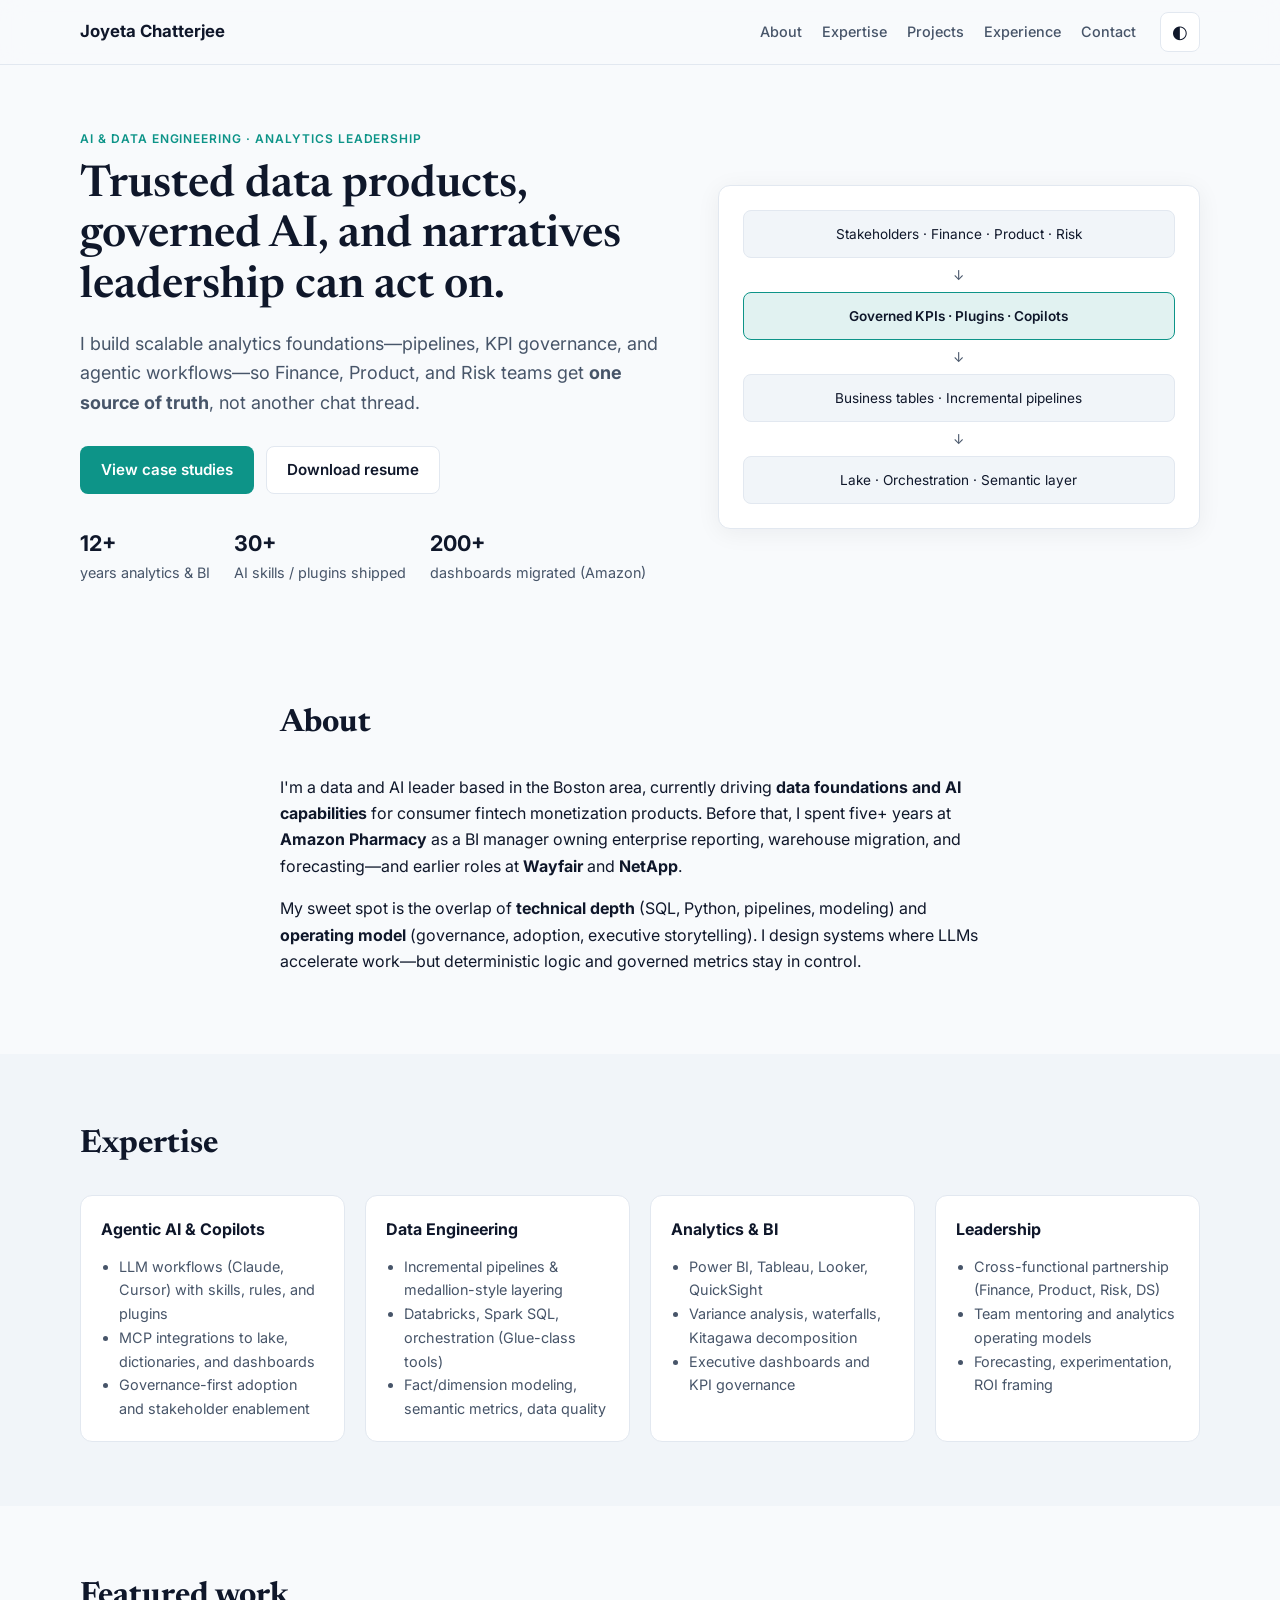
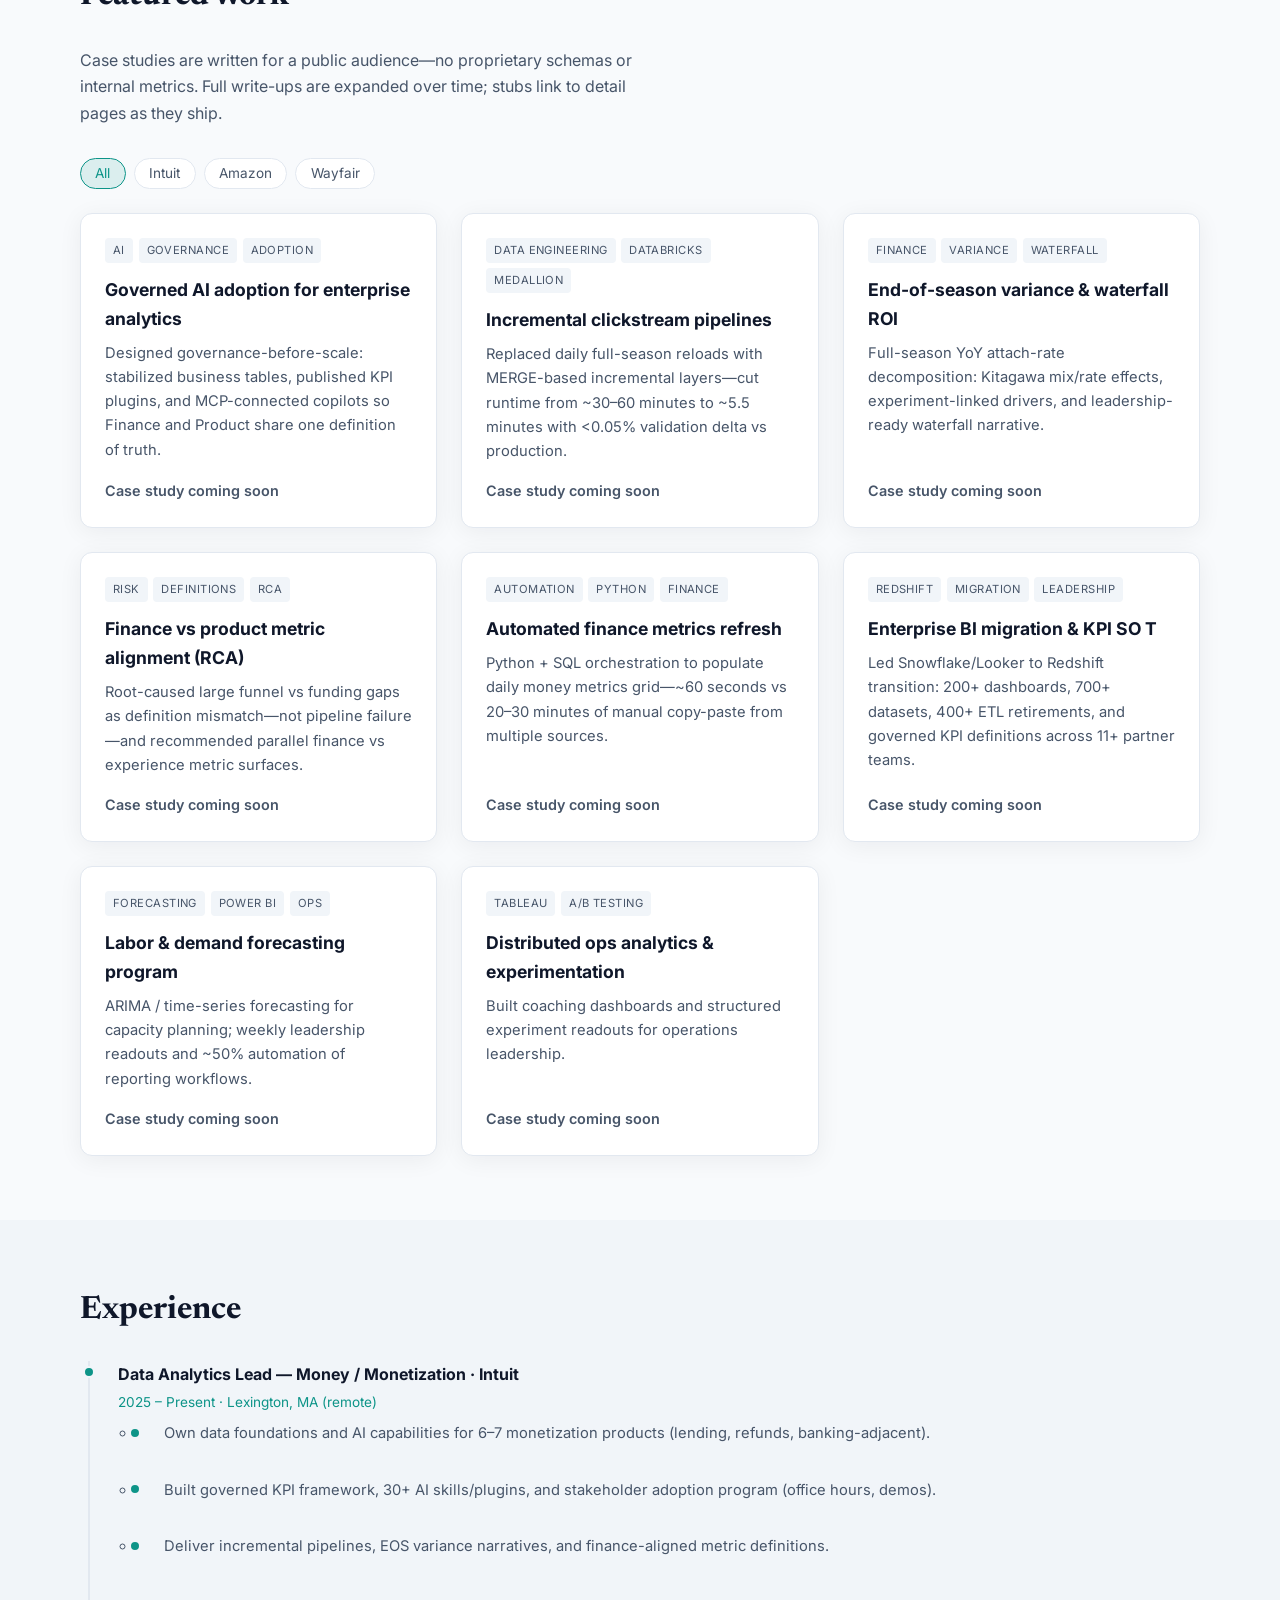
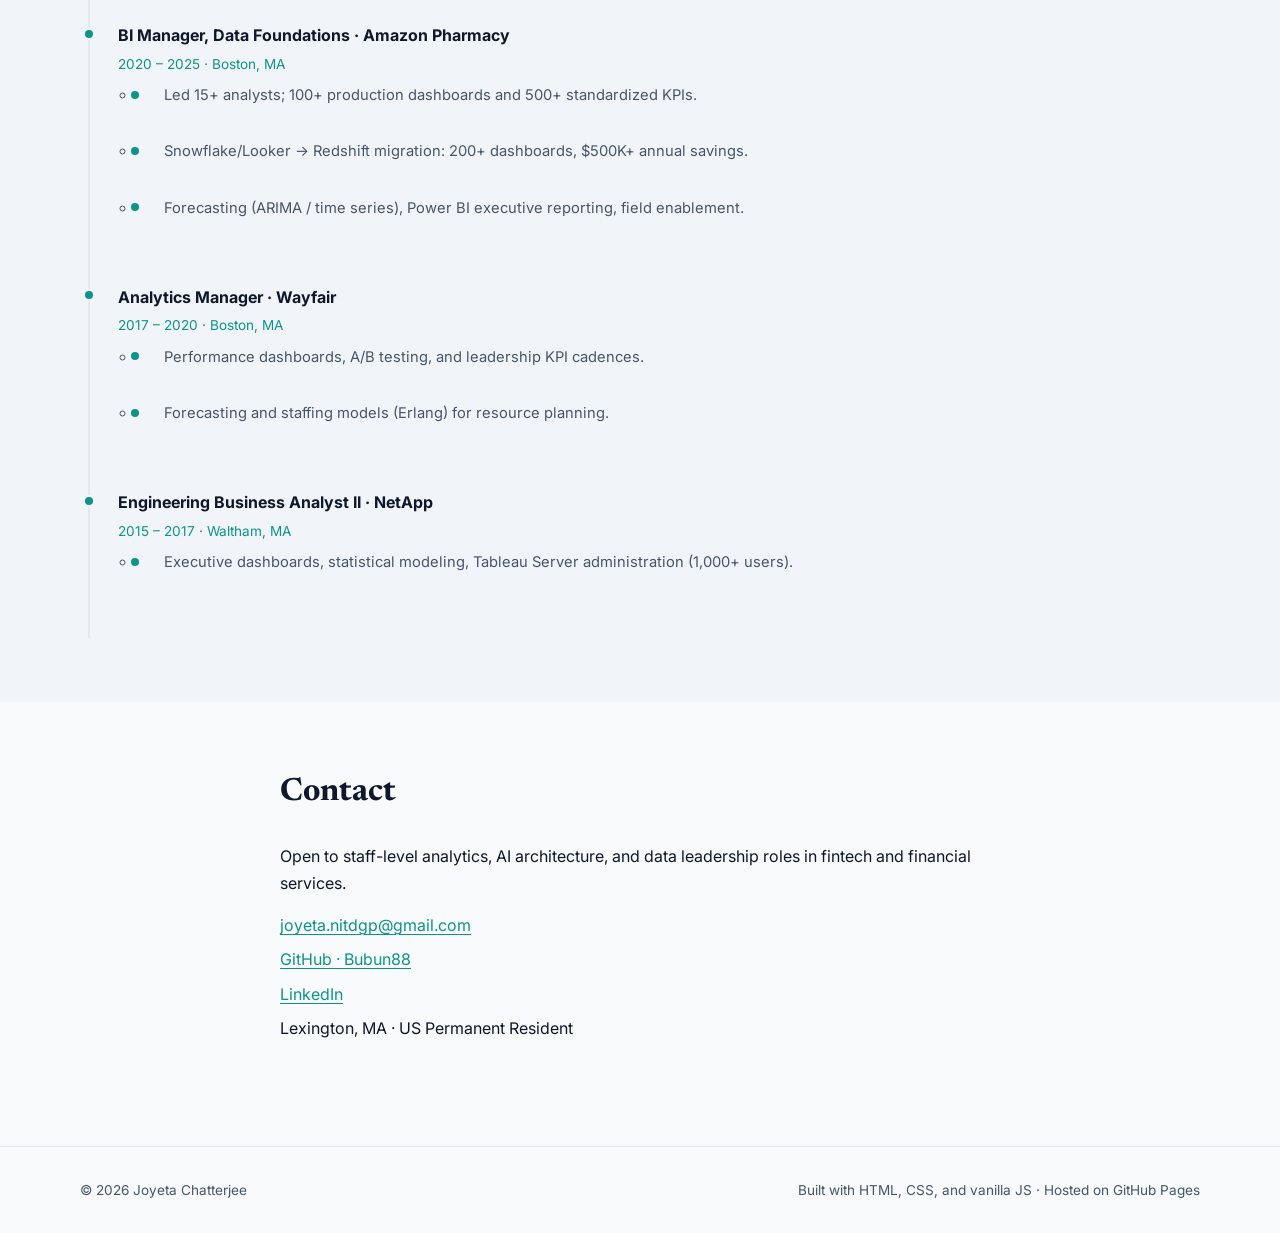
==== index.html @ d10d913f "Add portfolio site: index, styles, project stubs Co-authored-by: Cursor <cursoragent@cursor.com>" ====
<!DOCTYPE html>
<html lang="en">
<head>
  <meta charset="UTF-8" />
  <meta name="viewport" content="width=device-width, initial-scale=1.0" />
  <meta name="description" content="Joyeta Chatterjee — Staff-level AI & Data Engineering leader. Governed analytics, agentic workflows, and enterprise BI across fintech, healthcare, and retail." />
  <meta name="author" content="Joyeta Chatterjee" />
  <title>Joyeta Chatterjee | AI & Data Engineering</title>
  <link rel="preconnect" href="https://fonts.googleapis.com" />
  <link rel="preconnect" href="https://fonts.gstatic.com" crossorigin />
  <link href="https://fonts.googleapis.com/css2?family=Inter:wght@400;500;600;700&family=Newsreader:ital,wght@0,500;0,600;1,500&display=swap" rel="stylesheet" />
  <link rel="stylesheet" href="css/style.css" />
</head>
<body>
  <a class="skip-link" href="#main">Skip to content</a>

  <header class="site-header">
    <div class="container header-inner">
      <a class="logo" href="#">Joyeta Chatterjee</a>
      <nav class="nav" aria-label="Primary">
        <a href="#about">About</a>
        <a href="#expertise">Expertise</a>
        <a href="#projects">Projects</a>
        <a href="#experience">Experience</a>
        <a href="#contact">Contact</a>
      </nav>
      <button type="button" class="theme-toggle" id="theme-toggle" aria-label="Toggle dark mode">
        <span class="theme-icon" aria-hidden="true">◐</span>
      </button>
      <button type="button" class="nav-toggle" id="nav-toggle" aria-label="Open menu" aria-expanded="false">
        <span></span><span></span><span></span>
      </button>
    </div>
  </header>

  <main id="main">
    <section class="hero">
      <div class="container hero-grid">
        <div class="hero-copy">
          <p class="eyebrow">AI & Data Engineering · Analytics Leadership</p>
          <h1>Trusted data products, governed AI, and narratives leadership can act on.</h1>
          <p class="lead">
            I build scalable analytics foundations—pipelines, KPI governance, and agentic workflows—so
            Finance, Product, and Risk teams get <strong>one source of truth</strong>, not another chat thread.
          </p>
          <div class="hero-cta">
            <a class="btn btn-primary" href="#projects">View case studies</a>
            <a class="btn btn-secondary" href="resume/Joyeta_Chatterjee_Resume.pdf" target="_blank" rel="noopener">Download resume</a>
          </div>
          <ul class="hero-stats" aria-label="Career highlights">
            <li><strong>12+</strong> years analytics & BI</li>
            <li><strong>30+</strong> AI skills / plugins shipped</li>
            <li><strong>200+</strong> dashboards migrated (Amazon)</li>
          </ul>
        </div>
        <div class="hero-card" aria-hidden="true">
          <div class="stack-diagram">
            <div class="stack-layer">Stakeholders · Finance · Product · Risk</div>
            <div class="stack-arrow">↓</div>
            <div class="stack-layer accent">Governed KPIs · Plugins · Copilots</div>
            <div class="stack-arrow">↓</div>
            <div class="stack-layer">Business tables · Incremental pipelines</div>
            <div class="stack-arrow">↓</div>
            <div class="stack-layer">Lake · Orchestration · Semantic layer</div>
          </div>
        </div>
      </div>
    </section>

    <section id="about" class="section">
      <div class="container narrow">
        <h2>About</h2>
        <p>
          I'm a data and AI leader based in the Boston area, currently driving
          <strong>data foundations and AI capabilities</strong> for consumer fintech monetization products.
          Before that, I spent five+ years at <strong>Amazon Pharmacy</strong> as a BI manager owning
          enterprise reporting, warehouse migration, and forecasting—and earlier roles at
          <strong>Wayfair</strong> and <strong>NetApp</strong>.
        </p>
        <p>
          My sweet spot is the overlap of <strong>technical depth</strong> (SQL, Python, pipelines, modeling)
          and <strong>operating model</strong> (governance, adoption, executive storytelling). I design systems
          where LLMs accelerate work—but deterministic logic and governed metrics stay in control.
        </p>
      </div>
    </section>

    <section id="expertise" class="section section-alt">
      <div class="container">
        <h2>Expertise</h2>
        <div class="skills-grid" id="skills-grid"></div>
      </div>
    </section>

    <section id="projects" class="section">
      <div class="container">
        <div class="section-head">
          <h2>Featured work</h2>
          <p class="section-desc">
            Case studies are written for a public audience—no proprietary schemas or internal metrics.
            Full write-ups are expanded over time; stubs link to detail pages as they ship.
          </p>
        </div>
        <div class="filter-bar" id="filter-bar" role="tablist" aria-label="Filter projects"></div>
        <div class="projects-grid" id="projects-grid"></div>
      </div>
    </section>

    <section id="experience" class="section section-alt">
      <div class="container">
        <h2>Experience</h2>
        <ol class="timeline" id="timeline"></ol>
      </div>
    </section>

    <section id="contact" class="section">
      <div class="container narrow contact-block">
        <h2>Contact</h2>
        <p>Open to staff-level analytics, AI architecture, and data leadership roles in fintech and financial services.</p>
        <ul class="contact-links">
          <li><a href="mailto:joyeta.nitdgp@gmail.com">joyeta.nitdgp@gmail.com</a></li>
          <li><a href="https://github.com/Bubun88" target="_blank" rel="noopener">GitHub · Bubun88</a></li>
          <li><a href="https://www.linkedin.com/in/joyetachatterjee" target="_blank" rel="noopener">LinkedIn</a></li>
          <li>Lexington, MA · US Permanent Resident</li>
        </ul>
      </div>
    </section>
  </main>

  <footer class="site-footer">
    <div class="container footer-inner">
      <p>&copy; <span id="year"></span> Joyeta Chatterjee</p>
      <p class="footer-note">Built with HTML, CSS, and vanilla JS · Hosted on GitHub Pages</p>
    </div>
  </footer>

  <script src="js/projects.js"></script>
  <script src="js/main.js"></script>
</body>
</html>
---- css/style.css ----
/* Design tokens */
:root {
  --bg: #f8fafc;
  --bg-alt: #f1f5f9;
  --surface: #ffffff;
  --text: #0f172a;
  --text-muted: #475569;
  --border: #e2e8f0;
  --accent: #0d9488;
  --accent-hover: #0f766e;
  --accent-soft: rgba(13, 148, 136, 0.12);
  --shadow: 0 4px 24px rgba(15, 23, 42, 0.06);
  --radius: 12px;
  --font-sans: "Inter", system-ui, sans-serif;
  --font-serif: "Newsreader", Georgia, serif;
  --header-h: 64px;
}

[data-theme="dark"] {
  --bg: #0b1120;
  --bg-alt: #111827;
  --surface: #1e293b;
  --text: #f1f5f9;
  --text-muted: #94a3b8;
  --border: #334155;
  --accent: #2dd4bf;
  --accent-hover: #5eead4;
  --accent-soft: rgba(45, 212, 191, 0.15);
  --shadow: 0 4px 24px rgba(0, 0, 0, 0.35);
}

*,
*::before,
*::after {
  box-sizing: border-box;
}

html {
  scroll-behavior: smooth;
}

body {
  margin: 0;
  font-family: var(--font-sans);
  font-size: 1rem;
  line-height: 1.65;
  color: var(--text);
  background: var(--bg);
}

img {
  max-width: 100%;
  height: auto;
}

a {
  color: var(--accent);
  text-decoration-thickness: 1px;
  text-underline-offset: 3px;
}

a:hover {
  color: var(--accent-hover);
}

.container {
  width: min(1120px, 92vw);
  margin-inline: auto;
}

.narrow {
  width: min(720px, 92vw);
}

.skip-link {
  position: absolute;
  left: -9999px;
  top: 0;
  padding: 0.5rem 1rem;
  background: var(--accent);
  color: #fff;
  z-index: 1000;
}

.skip-link:focus {
  left: 1rem;
  top: 1rem;
}

/* Header */
.site-header {
  position: sticky;
  top: 0;
  z-index: 100;
  background: color-mix(in srgb, var(--bg) 85%, transparent);
  backdrop-filter: blur(12px);
  border-bottom: 1px solid var(--border);
}

.header-inner {
  display: flex;
  align-items: center;
  gap: 1.5rem;
  min-height: var(--header-h);
}

.logo {
  font-weight: 700;
  font-size: 1.05rem;
  color: var(--text);
  text-decoration: none;
  white-space: nowrap;
}

.nav {
  display: flex;
  gap: 1.25rem;
  margin-left: auto;
}

.nav a {
  color: var(--text-muted);
  text-decoration: none;
  font-size: 0.9rem;
  font-weight: 500;
}

.nav a:hover {
  color: var(--text);
}

.theme-toggle {
  border: 1px solid var(--border);
  background: var(--surface);
  color: var(--text);
  width: 40px;
  height: 40px;
  border-radius: 8px;
  cursor: pointer;
  font-size: 1.1rem;
}

.nav-toggle {
  display: none;
  flex-direction: column;
  gap: 5px;
  border: none;
  background: transparent;
  cursor: pointer;
  padding: 8px;
}

.nav-toggle span {
  display: block;
  width: 22px;
  height: 2px;
  background: var(--text);
}

/* Hero */
.hero {
  padding: 4rem 0 3rem;
}

.hero-grid {
  display: grid;
  grid-template-columns: 1.1fr 0.9fr;
  gap: 3rem;
  align-items: center;
}

.eyebrow {
  text-transform: uppercase;
  letter-spacing: 0.08em;
  font-size: 0.75rem;
  font-weight: 600;
  color: var(--accent);
  margin: 0 0 0.75rem;
}

.hero h1 {
  font-family: var(--font-serif);
  font-size: clamp(2rem, 4vw, 2.75rem);
  line-height: 1.15;
  font-weight: 600;
  margin: 0 0 1rem;
}

.lead {
  font-size: 1.125rem;
  color: var(--text-muted);
  margin: 0 0 1.75rem;
}

.hero-cta {
  display: flex;
  flex-wrap: wrap;
  gap: 0.75rem;
  margin-bottom: 2rem;
}

.btn {
  display: inline-flex;
  align-items: center;
  padding: 0.65rem 1.25rem;
  border-radius: 8px;
  font-weight: 600;
  font-size: 0.95rem;
  text-decoration: none;
  border: 1px solid transparent;
}

.btn-primary {
  background: var(--accent);
  color: #fff !important;
}

.btn-primary:hover {
  background: var(--accent-hover);
}

.btn-secondary {
  background: var(--surface);
  color: var(--text) !important;
  border-color: var(--border);
}

.hero-stats {
  list-style: none;
  padding: 0;
  margin: 0;
  display: flex;
  flex-wrap: wrap;
  gap: 1.5rem;
}

.hero-stats li {
  font-size: 0.9rem;
  color: var(--text-muted);
}

.hero-stats strong {
  display: block;
  font-size: 1.35rem;
  color: var(--text);
  font-weight: 700;
}

.hero-card {
  background: var(--surface);
  border: 1px solid var(--border);
  border-radius: var(--radius);
  padding: 1.5rem;
  box-shadow: var(--shadow);
}

.stack-diagram {
  font-size: 0.85rem;
  text-align: center;
}

.stack-layer {
  padding: 0.75rem 1rem;
  background: var(--bg-alt);
  border-radius: 8px;
  border: 1px solid var(--border);
}

.stack-layer.accent {
  background: var(--accent-soft);
  border-color: var(--accent);
  font-weight: 600;
}

.stack-arrow {
  color: var(--text-muted);
  padding: 0.35rem 0;
}

/* Sections */
.section {
  padding: 4rem 0;
}

.section-alt {
  background: var(--bg-alt);
}

.section h2 {
  font-family: var(--font-serif);
  font-size: 2rem;
  margin: 0 0 1.5rem;
}

.section-head {
  margin-bottom: 2rem;
}

.section-desc {
  color: var(--text-muted);
  max-width: 56ch;
  margin: 0.5rem 0 0;
}

/* Skills */
.skills-grid {
  display: grid;
  grid-template-columns: repeat(auto-fill, minmax(260px, 1fr));
  gap: 1.25rem;
}

.skill-card {
  background: var(--surface);
  border: 1px solid var(--border);
  border-radius: var(--radius);
  padding: 1.25rem;
}

.skill-card h3 {
  margin: 0 0 0.75rem;
  font-size: 1rem;
}

.skill-card ul {
  margin: 0;
  padding-left: 1.1rem;
  color: var(--text-muted);
  font-size: 0.9rem;
}

/* Projects */
.filter-bar {
  display: flex;
  flex-wrap: wrap;
  gap: 0.5rem;
  margin-bottom: 1.5rem;
}

.filter-btn {
  border: 1px solid var(--border);
  background: var(--surface);
  color: var(--text-muted);
  padding: 0.4rem 0.9rem;
  border-radius: 999px;
  font-size: 0.85rem;
  cursor: pointer;
  font-family: inherit;
}

.filter-btn.active,
.filter-btn:hover {
  border-color: var(--accent);
  color: var(--accent);
  background: var(--accent-soft);
}

.projects-grid {
  display: grid;
  grid-template-columns: repeat(auto-fill, minmax(300px, 1fr));
  gap: 1.5rem;
}

.project-card {
  background: var(--surface);
  border: 1px solid var(--border);
  border-radius: var(--radius);
  padding: 1.5rem;
  display: flex;
  flex-direction: column;
  box-shadow: var(--shadow);
  transition: transform 0.2s, border-color 0.2s;
}

.project-card:hover {
  transform: translateY(-2px);
  border-color: var(--accent);
}

.project-card h3 {
  margin: 0 0 0.5rem;
  font-size: 1.1rem;
}

.project-tags {
  display: flex;
  flex-wrap: wrap;
  gap: 0.35rem;
  margin-bottom: 0.75rem;
}

.tag {
  font-size: 0.7rem;
  text-transform: uppercase;
  letter-spacing: 0.04em;
  padding: 0.2rem 0.5rem;
  border-radius: 4px;
  background: var(--bg-alt);
  color: var(--text-muted);
}

.project-card p {
  color: var(--text-muted);
  font-size: 0.92rem;
  flex: 1;
  margin: 0 0 1rem;
}

.project-card .card-link {
  font-weight: 600;
  font-size: 0.9rem;
  text-decoration: none;
}

.project-card.coming-soon .card-link {
  color: var(--text-muted);
  pointer-events: none;
}

/* Timeline */
.timeline {
  list-style: none;
  padding: 0;
  margin: 0;
  border-left: 2px solid var(--border);
  margin-left: 0.5rem;
}

.timeline li {
  padding: 0 0 2rem 1.75rem;
  position: relative;
}

.timeline li::before {
  content: "";
  position: absolute;
  left: -7px;
  top: 0.35rem;
  width: 12px;
  height: 12px;
  border-radius: 50%;
  background: var(--accent);
  border: 2px solid var(--bg-alt);
}

.timeline .role {
  font-weight: 700;
  margin: 0 0 0.25rem;
}

.timeline .meta {
  font-size: 0.85rem;
  color: var(--accent);
  margin: 0 0 0.5rem;
}

.timeline .bullets {
  margin: 0;
  padding-left: 1.1rem;
  color: var(--text-muted);
  font-size: 0.92rem;
}

/* Contact */
.contact-links {
  list-style: none;
  padding: 0;
  margin: 1rem 0 0;
}

.contact-links li {
  margin-bottom: 0.5rem;
}

/* Footer */
.site-footer {
  border-top: 1px solid var(--border);
  padding: 2rem 0;
  margin-top: 2rem;
}

.footer-inner {
  display: flex;
  flex-wrap: wrap;
  justify-content: space-between;
  gap: 0.5rem;
  font-size: 0.85rem;
  color: var(--text-muted);
}

.footer-inner p {
  margin: 0;
}

/* Mobile */
@media (max-width: 900px) {
  .hero-grid {
    grid-template-columns: 1fr;
  }

  .hero-card {
    order: -1;
  }

  .nav {
    display: none;
    position: absolute;
    top: var(--header-h);
    left: 0;
    right: 0;
    flex-direction: column;
    background: var(--surface);
    border-bottom: 1px solid var(--border);
    padding: 1rem 1.5rem;
  }

  .nav.open {
    display: flex;
  }

  .nav-toggle {
    display: flex;
    margin-left: auto;
  }

  .theme-toggle {
    margin-left: 0;
  }
}
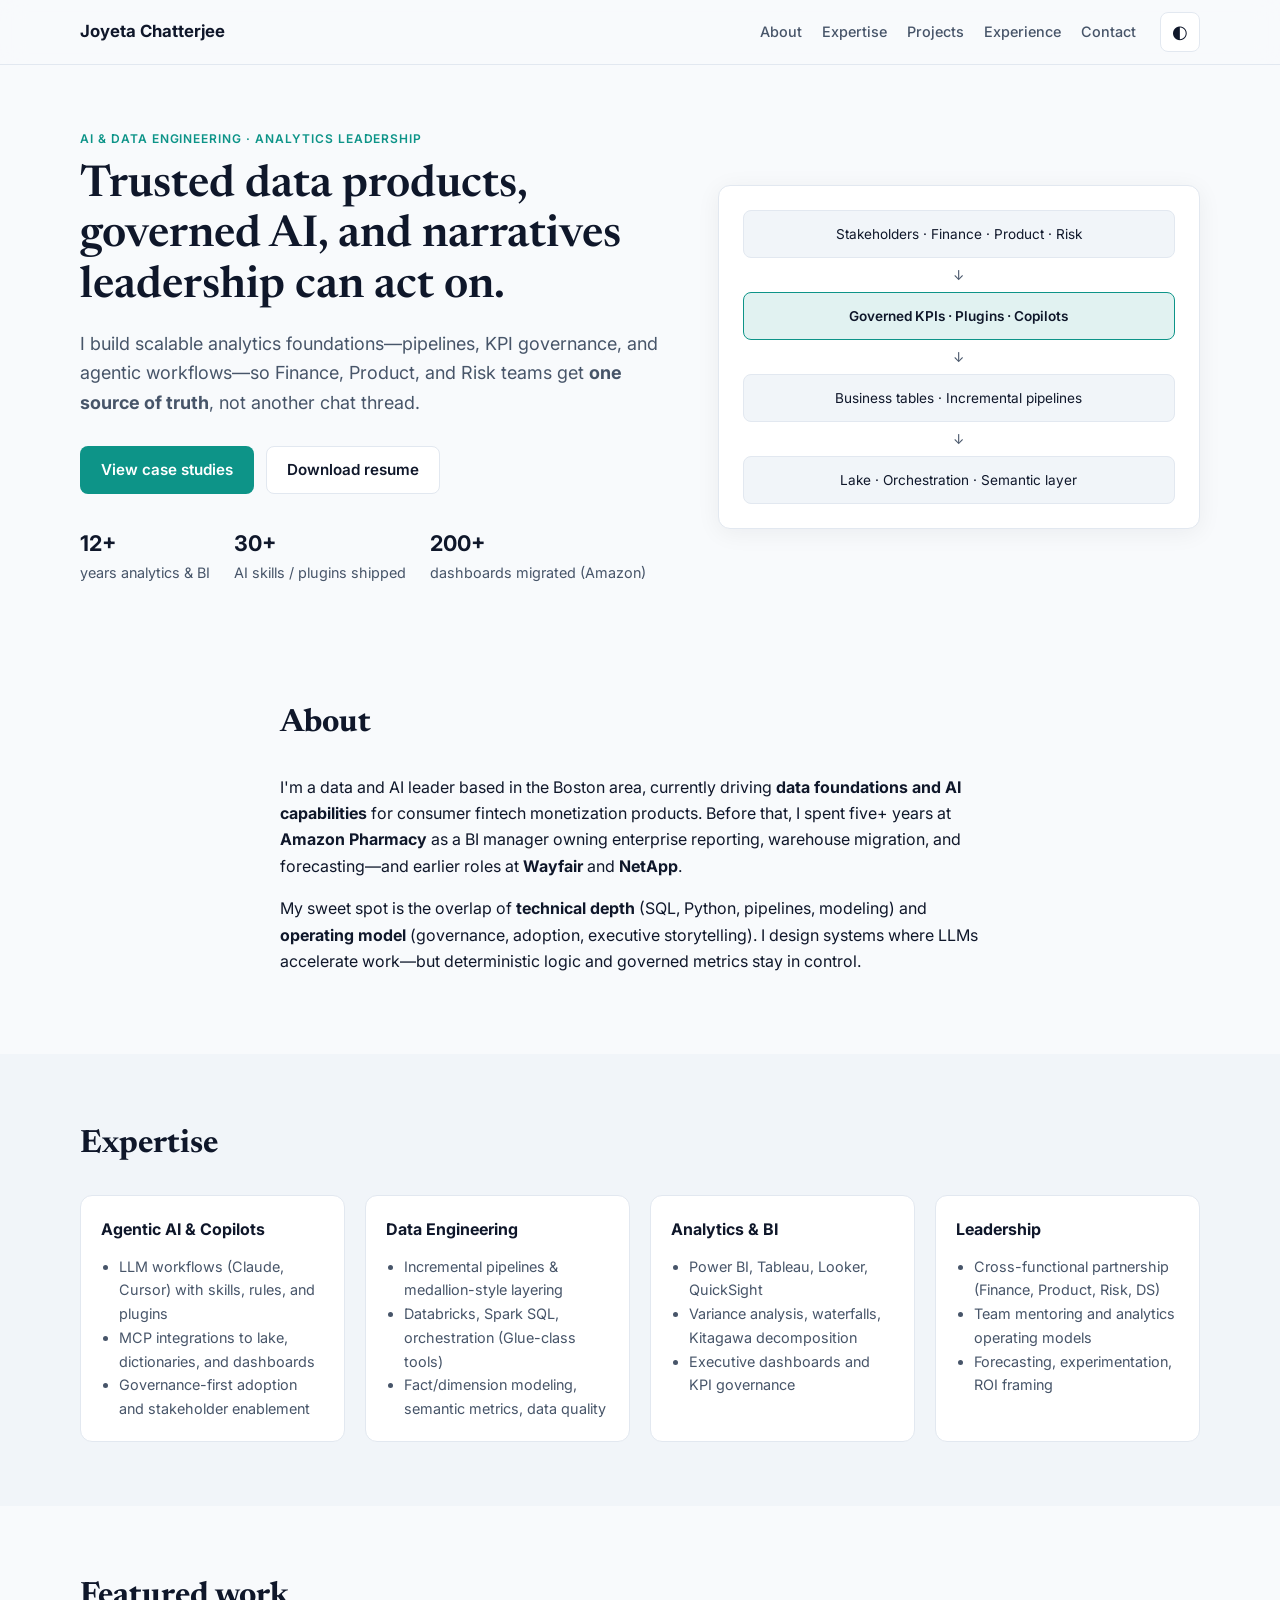
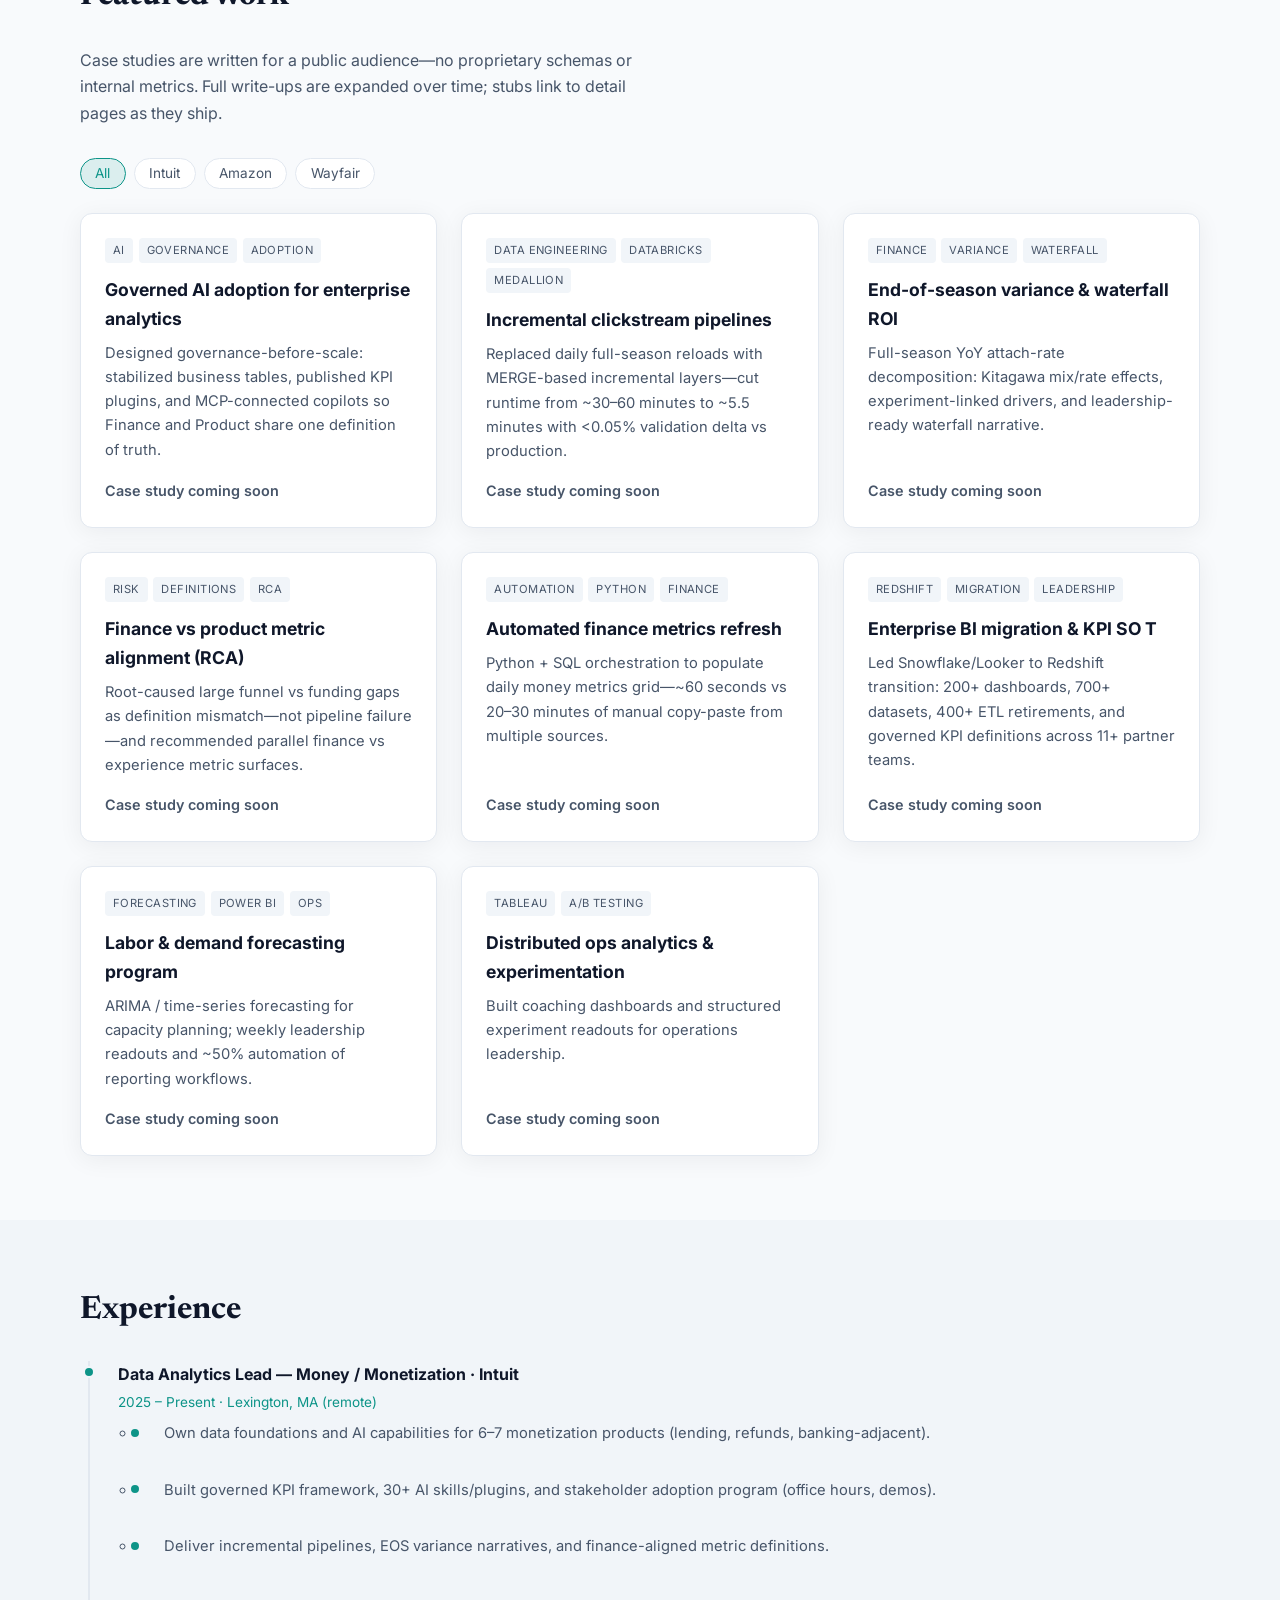
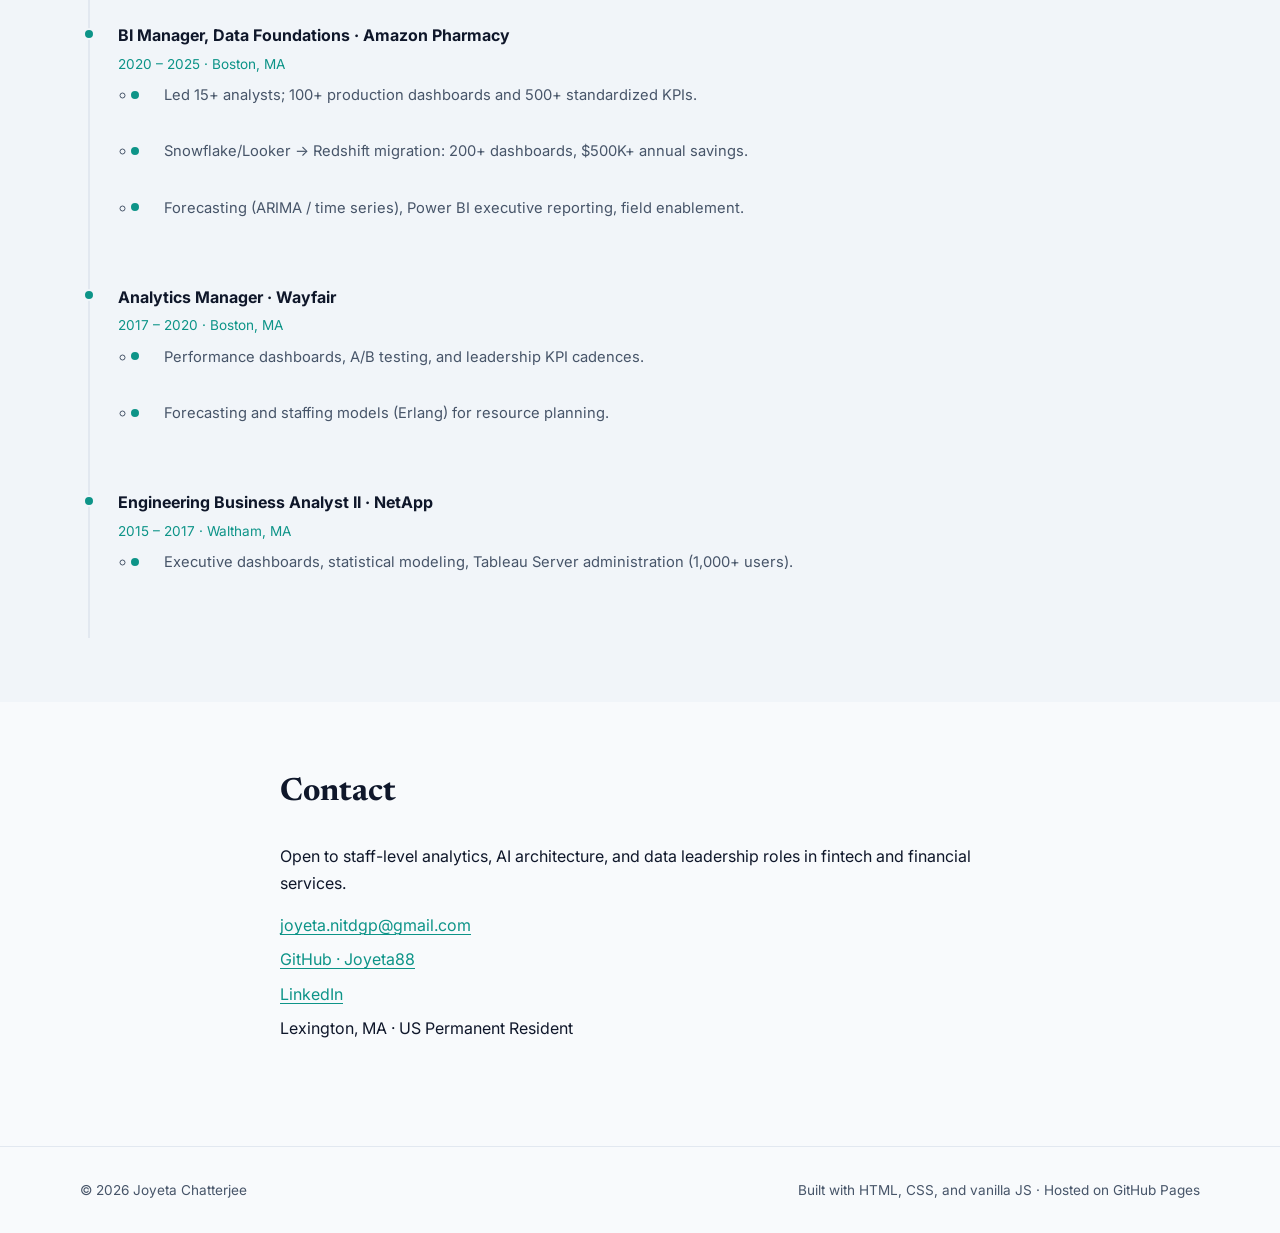
==== commit aa3f3164: "Update GitHub username to Joyeta88" ====
--- a/index.html
+++ b/index.html
@@ -119,7 +119,7 @@
         <p>Open to staff-level analytics, AI architecture, and data leadership roles in fintech and financial services.</p>
         <ul class="contact-links">
           <li><a href="mailto:joyeta.nitdgp@gmail.com">joyeta.nitdgp@gmail.com</a></li>
-          <li><a href="https://github.com/Bubun88" target="_blank" rel="noopener">GitHub · Bubun88</a></li>
+          <li><a href="https://github.com/Joyeta88" target="_blank" rel="noopener">GitHub · Joyeta88</a></li>
           <li><a href="https://www.linkedin.com/in/joyetachatterjee" target="_blank" rel="noopener">LinkedIn</a></li>
           <li>Lexington, MA · US Permanent Resident</li>
         </ul>
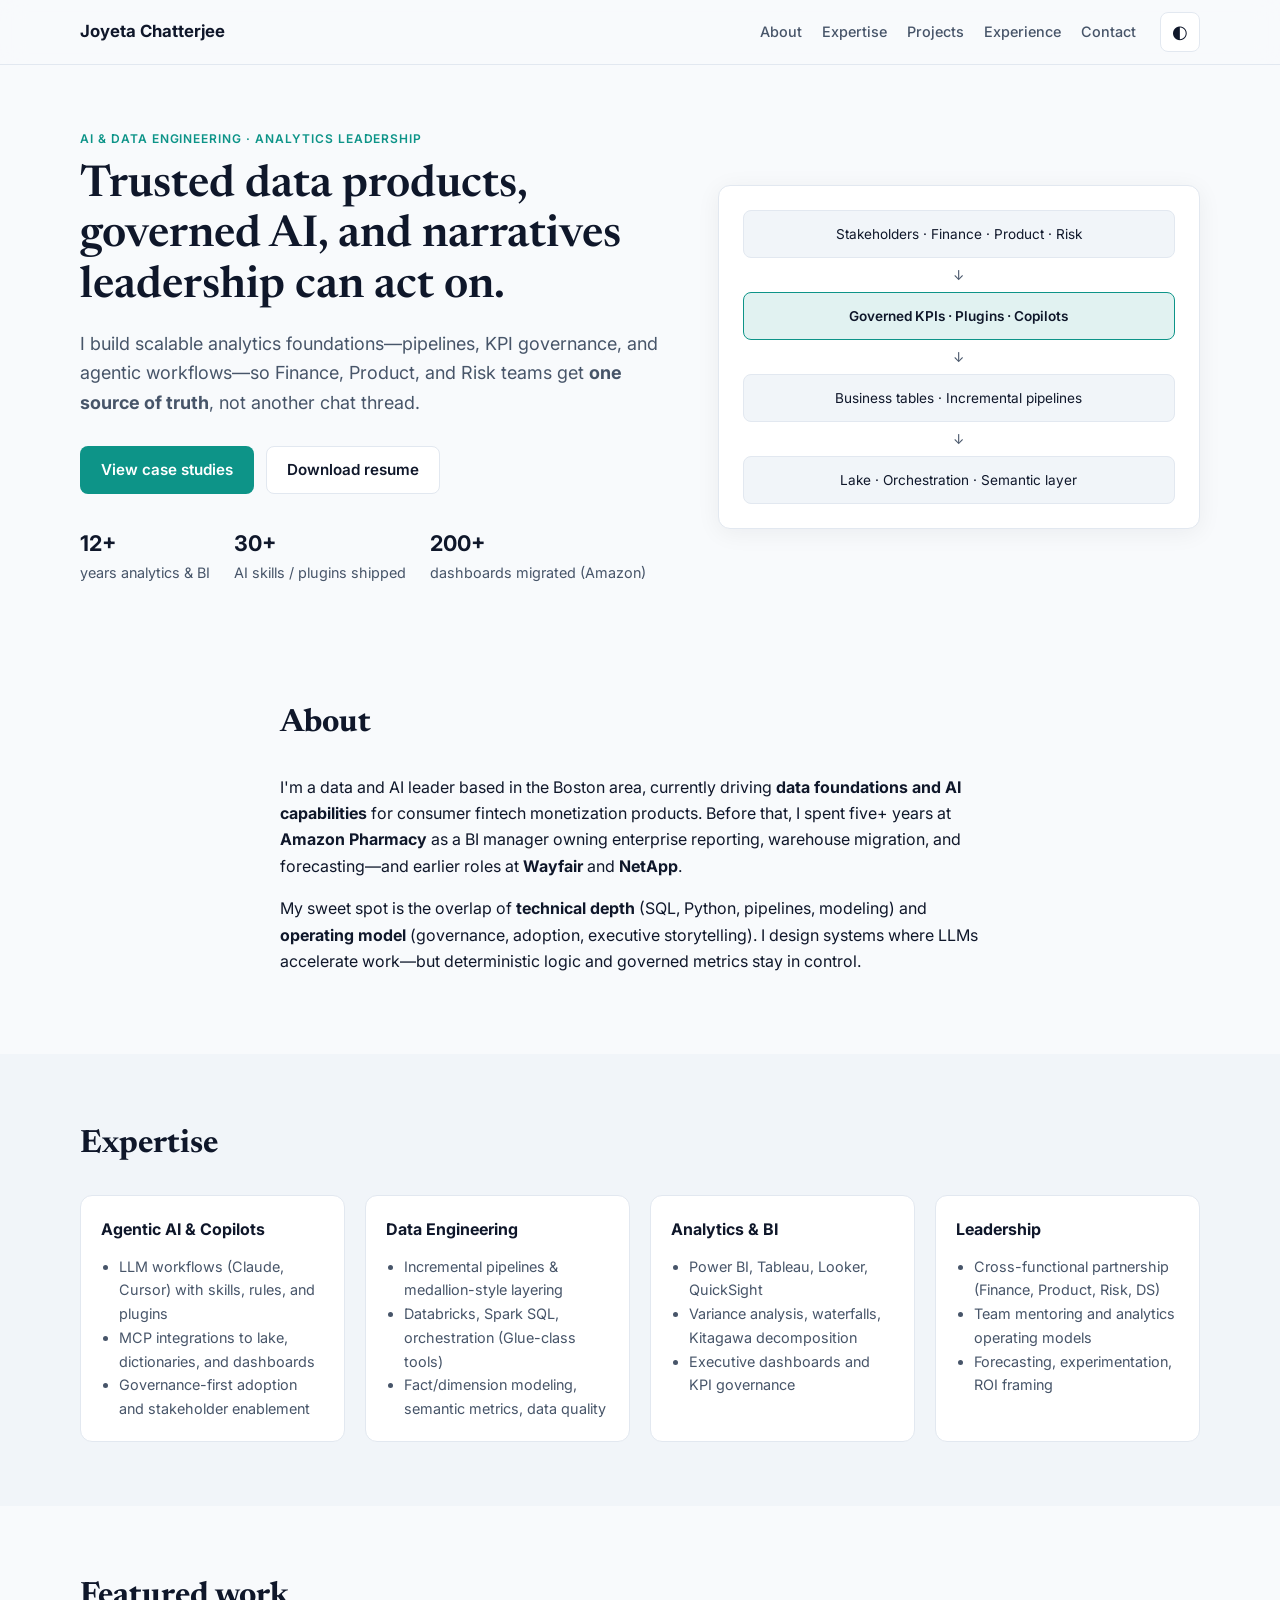
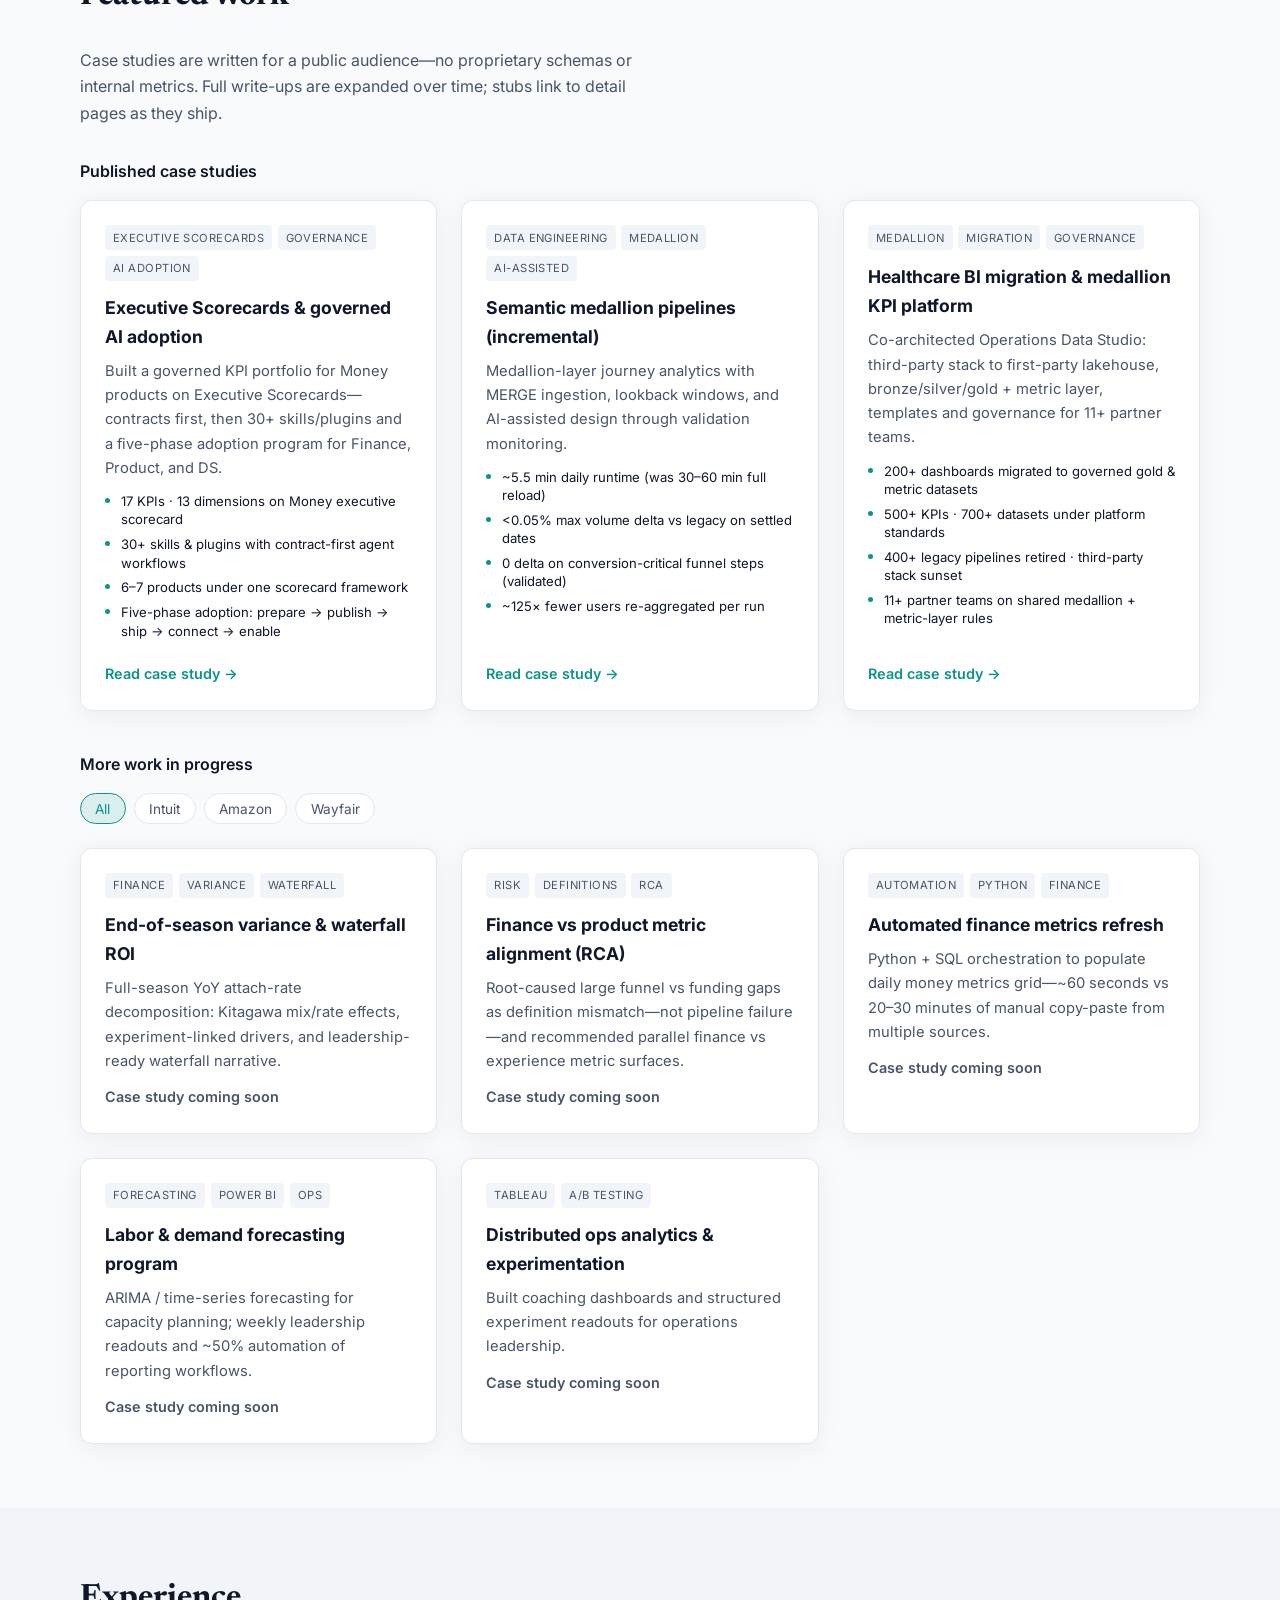
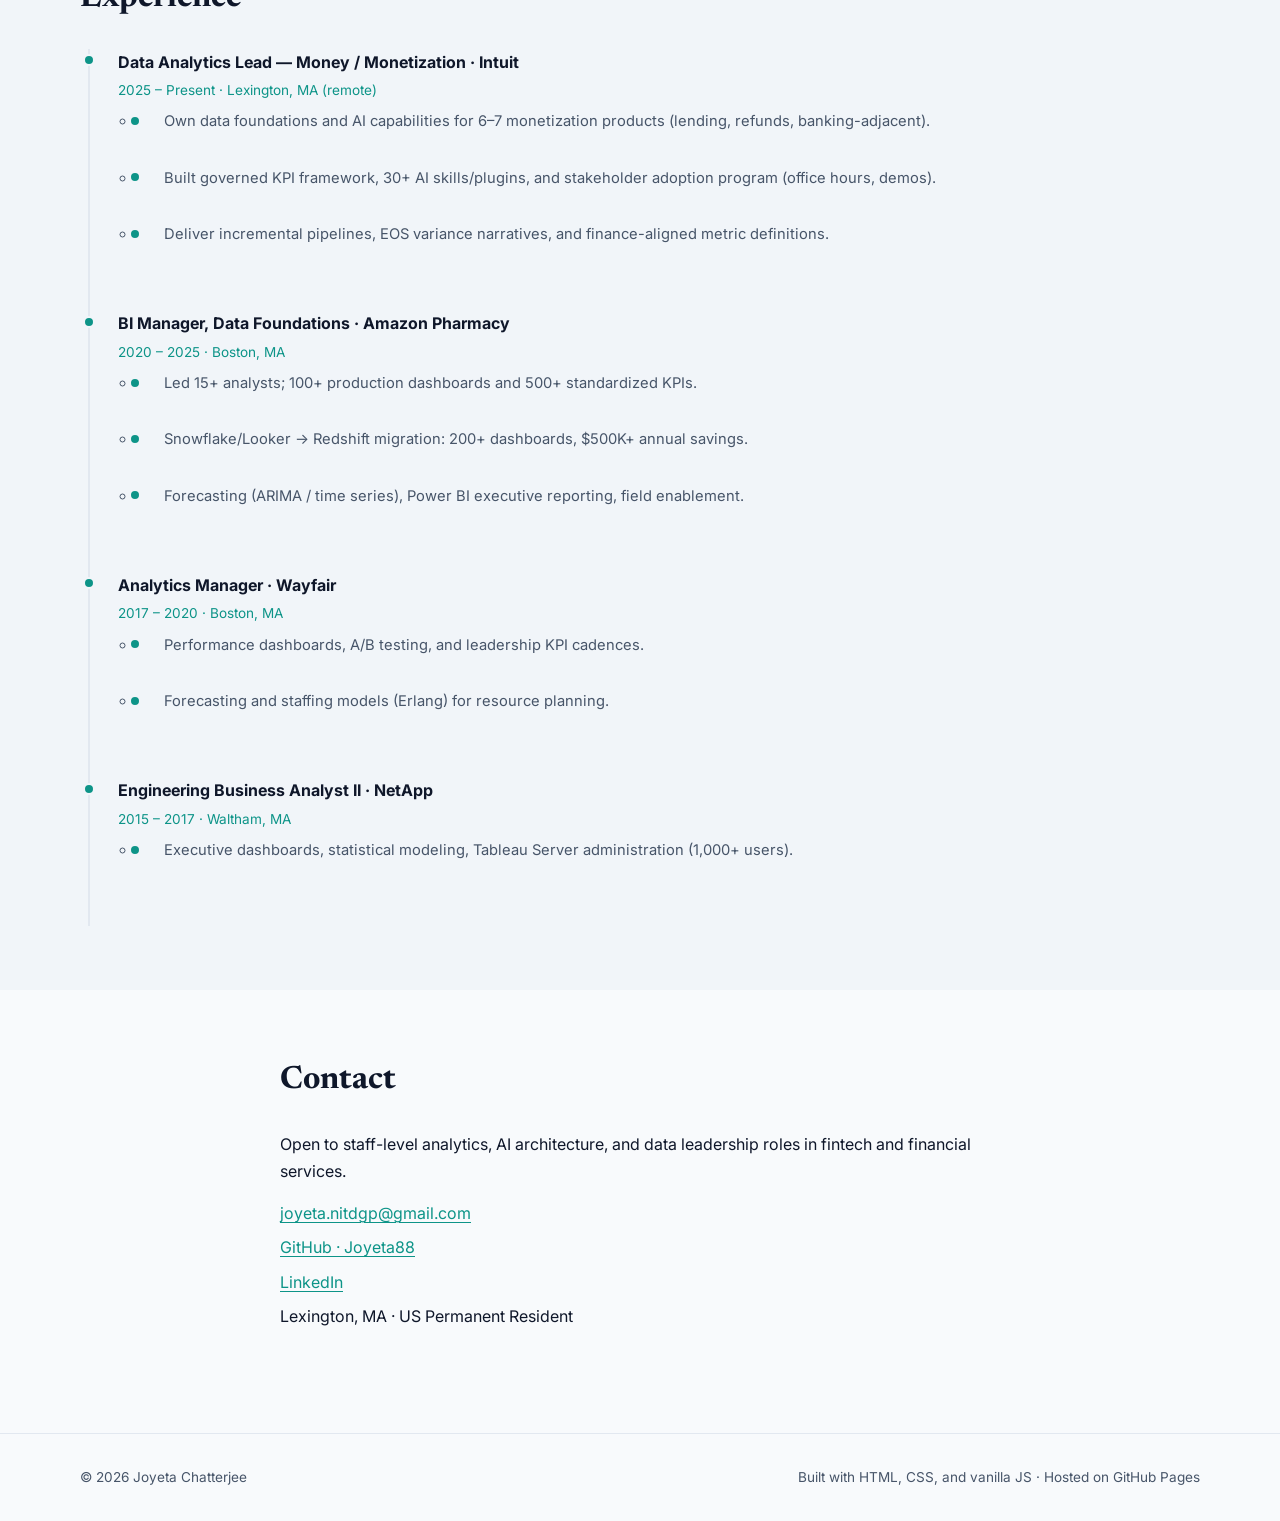
==== commit 91415d69: "Always show live case studies in featured row; filters apply to drafts only" ====
--- a/index.html
+++ b/index.html
@@ -101,7 +101,10 @@
             Full write-ups are expanded over time; stubs link to detail pages as they ship.
           </p>
         </div>
-        <div class="filter-bar" id="filter-bar" role="tablist" aria-label="Filter projects"></div>
+        <h3 class="projects-subhead">Published case studies</h3>
+        <div class="projects-grid" id="featured-projects-grid" aria-label="Published case studies"></div>
+        <h3 class="projects-subhead projects-subhead--filter">More work in progress</h3>
+        <div class="filter-bar" id="filter-bar" role="tablist" aria-label="Filter projects in progress"></div>
         <div class="projects-grid" id="projects-grid"></div>
       </div>
     </section>
--- a/css/style.css
+++ b/css/style.css
@@ -329,6 +329,21 @@
 }
 
 /* Projects */
+.projects-subhead {
+  font-size: 1rem;
+  font-weight: 600;
+  margin: 0 0 1rem;
+  color: var(--text);
+}
+
+.projects-subhead--filter {
+  margin-top: 2.5rem;
+}
+
+#featured-projects-grid {
+  margin-bottom: 0.5rem;
+}
+
 .filter-bar {
   display: flex;
   flex-wrap: wrap;
@@ -401,8 +416,34 @@
 .project-card p {
   color: var(--text-muted);
   font-size: 0.92rem;
+  margin: 0 0 0.75rem;
+}
+
+.project-highlights {
+  list-style: none;
+  padding: 0;
+  margin: 0 0 1rem;
   flex: 1;
-  margin: 0 0 1rem;
+}
+
+.project-highlights li {
+  position: relative;
+  padding-left: 1rem;
+  margin-bottom: 0.4rem;
+  font-size: 0.82rem;
+  line-height: 1.4;
+  color: var(--text);
+}
+
+.project-highlights li::before {
+  content: "";
+  position: absolute;
+  left: 0;
+  top: 0.45em;
+  width: 5px;
+  height: 5px;
+  border-radius: 50%;
+  background: var(--accent);
 }
 
 .project-card .card-link {
@@ -526,3 +567,252 @@
     margin-left: 0;
   }
 }
+
+/* Case study pages */
+.case-study {
+  padding: 2rem 0 4rem;
+}
+
+.case-study .container {
+  width: min(760px, 92vw);
+}
+
+.case-back {
+  display: inline-block;
+  margin-bottom: 1.5rem;
+  font-size: 0.9rem;
+  font-weight: 600;
+  text-decoration: none;
+}
+
+.case-study h1 {
+  font-family: var(--font-serif);
+  font-size: clamp(1.75rem, 4vw, 2.35rem);
+  line-height: 1.2;
+  margin: 0 0 0.75rem;
+}
+
+.case-meta {
+  display: flex;
+  flex-wrap: wrap;
+  gap: 0.5rem;
+  margin-bottom: 2rem;
+}
+
+.case-study h2 {
+  font-family: var(--font-serif);
+  font-size: 1.35rem;
+  margin: 2.5rem 0 1rem;
+  padding-top: 0.5rem;
+  border-top: 1px solid var(--border);
+}
+
+.case-study h2:first-of-type {
+  border-top: none;
+  padding-top: 0;
+  margin-top: 0;
+}
+
+.case-study h3 {
+  font-size: 1.05rem;
+  margin: 1.5rem 0 0.75rem;
+}
+
+.case-study p,
+.case-study li {
+  color: var(--text-muted);
+}
+
+.case-study strong {
+  color: var(--text);
+}
+
+.impact-grid {
+  display: grid;
+  grid-template-columns: repeat(auto-fit, minmax(140px, 1fr));
+  gap: 1rem;
+  margin: 1.5rem 0 2rem;
+}
+
+.impact-card {
+  background: var(--surface);
+  border: 1px solid var(--border);
+  border-radius: var(--radius);
+  padding: 1.25rem;
+  text-align: center;
+  box-shadow: var(--shadow);
+}
+
+.impact-card .value {
+  display: block;
+  font-size: 1.5rem;
+  font-weight: 700;
+  color: var(--accent);
+  line-height: 1.2;
+}
+
+.impact-card .label {
+  font-size: 0.8rem;
+  color: var(--text-muted);
+  margin-top: 0.35rem;
+}
+
+.arch-diagram {
+  background: var(--bg-alt);
+  border: 1px solid var(--border);
+  border-radius: var(--radius);
+  padding: 1.25rem 1.5rem;
+  font-family: ui-monospace, "SF Mono", Menlo, monospace;
+  font-size: 0.8rem;
+  line-height: 1.5;
+  overflow-x: auto;
+  color: var(--text);
+  white-space: pre;
+}
+
+.callout {
+  background: var(--accent-soft);
+  border-left: 4px solid var(--accent);
+  padding: 1rem 1.25rem;
+  border-radius: 0 var(--radius) var(--radius) 0;
+  margin: 1.5rem 0;
+}
+
+.callout p {
+  margin: 0;
+  color: var(--text);
+}
+
+.case-table {
+  width: 100%;
+  border-collapse: collapse;
+  font-size: 0.9rem;
+  margin: 1rem 0 1.5rem;
+}
+
+.case-table th,
+.case-table td {
+  border: 1px solid var(--border);
+  padding: 0.6rem 0.75rem;
+  text-align: left;
+}
+
+.case-table th {
+  background: var(--bg-alt);
+  color: var(--text);
+  font-weight: 600;
+}
+
+.case-table td {
+  color: var(--text-muted);
+}
+
+/* Flow diagrams (Mermaid + figures) */
+.case-study .container--wide {
+  width: min(920px, 94vw);
+}
+
+.flow-figure {
+  margin: 1.5rem 0 2rem;
+  padding: 0;
+}
+
+.flow-figure figcaption {
+  margin-top: 0.75rem;
+  font-size: 0.85rem;
+  color: var(--text-muted);
+  text-align: center;
+}
+
+.mermaid-wrap {
+  background: var(--surface);
+  border: 1px solid var(--border);
+  border-radius: var(--radius);
+  padding: 1.25rem 0.75rem;
+  overflow-x: auto;
+  box-shadow: var(--shadow);
+}
+
+.mermaid-wrap .mermaid {
+  display: flex;
+  justify-content: center;
+  min-height: 2rem;
+}
+
+.mermaid-wrap svg {
+  max-width: 100%;
+  height: auto;
+}
+
+.flow-grid-2 {
+  display: grid;
+  grid-template-columns: 1fr;
+  gap: 1.25rem;
+  margin: 1.5rem 0 2rem;
+}
+
+@media (min-width: 720px) {
+  .flow-grid-2 {
+    grid-template-columns: 1fr 1fr;
+  }
+}
+
+/* CSS fallback: simple vertical pipeline (no JS) */
+.flow-pipeline {
+  display: flex;
+  flex-direction: column;
+  align-items: center;
+  gap: 0;
+  margin: 1.5rem 0;
+  padding: 1.25rem;
+  background: var(--surface);
+  border: 1px solid var(--border);
+  border-radius: var(--radius);
+}
+
+.flow-pipeline .flow-node {
+  width: min(100%, 320px);
+  padding: 0.65rem 1rem;
+  text-align: center;
+  font-size: 0.88rem;
+  font-weight: 600;
+  color: var(--text);
+  background: var(--bg-alt);
+  border: 1px solid var(--border);
+  border-radius: 8px;
+}
+
+.flow-pipeline .flow-node small {
+  display: block;
+  font-weight: 400;
+  font-size: 0.75rem;
+  color: var(--text-muted);
+  margin-top: 0.2rem;
+}
+
+.flow-pipeline .flow-node--bronze {
+  border-color: #b45309;
+  background: rgba(180, 83, 9, 0.08);
+}
+
+.flow-pipeline .flow-node--silver {
+  border-color: #64748b;
+  background: rgba(100, 116, 139, 0.1);
+}
+
+.flow-pipeline .flow-node--gold {
+  border-color: #ca8a04;
+  background: rgba(202, 138, 4, 0.1);
+}
+
+.flow-pipeline .flow-node--platinum {
+  border-color: var(--accent);
+  background: var(--accent-soft);
+}
+
+.flow-pipeline .flow-arrow {
+  color: var(--text-muted);
+  font-size: 1.1rem;
+  line-height: 1;
+  padding: 0.35rem 0;
+}
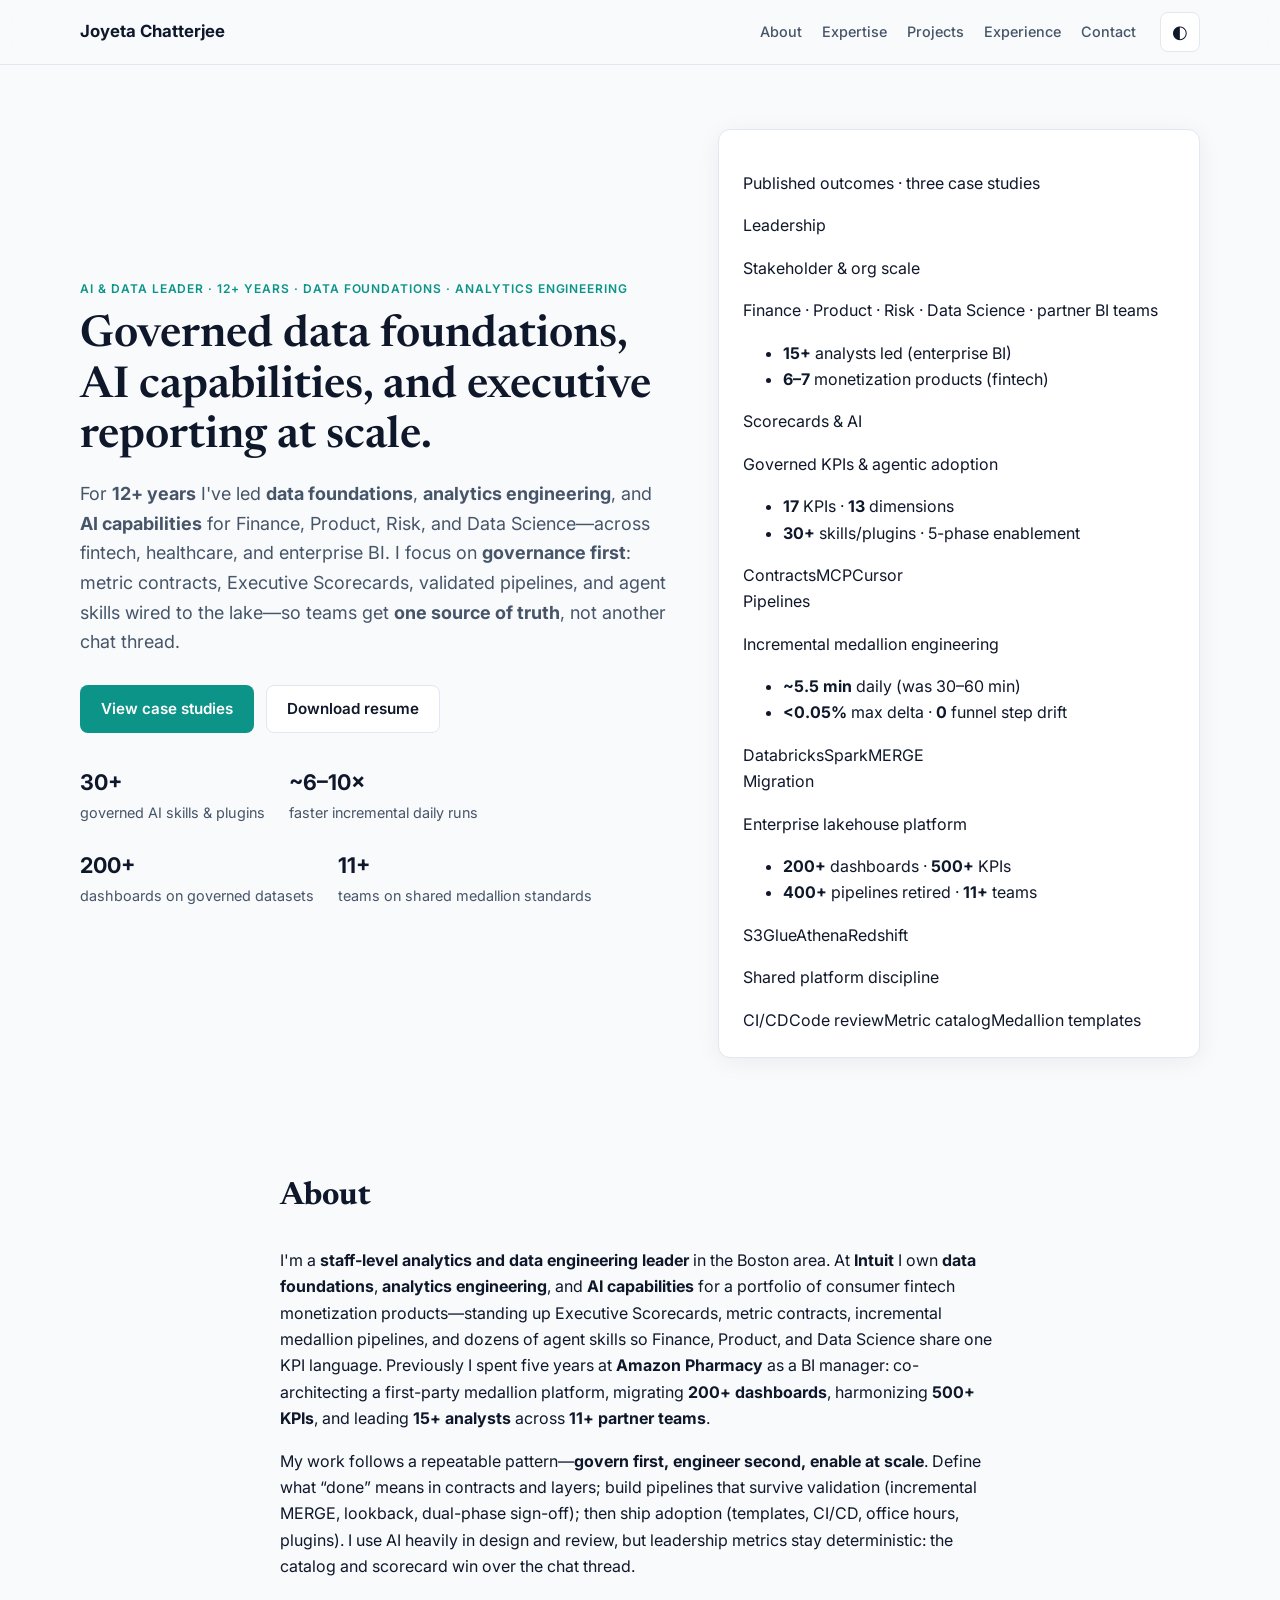
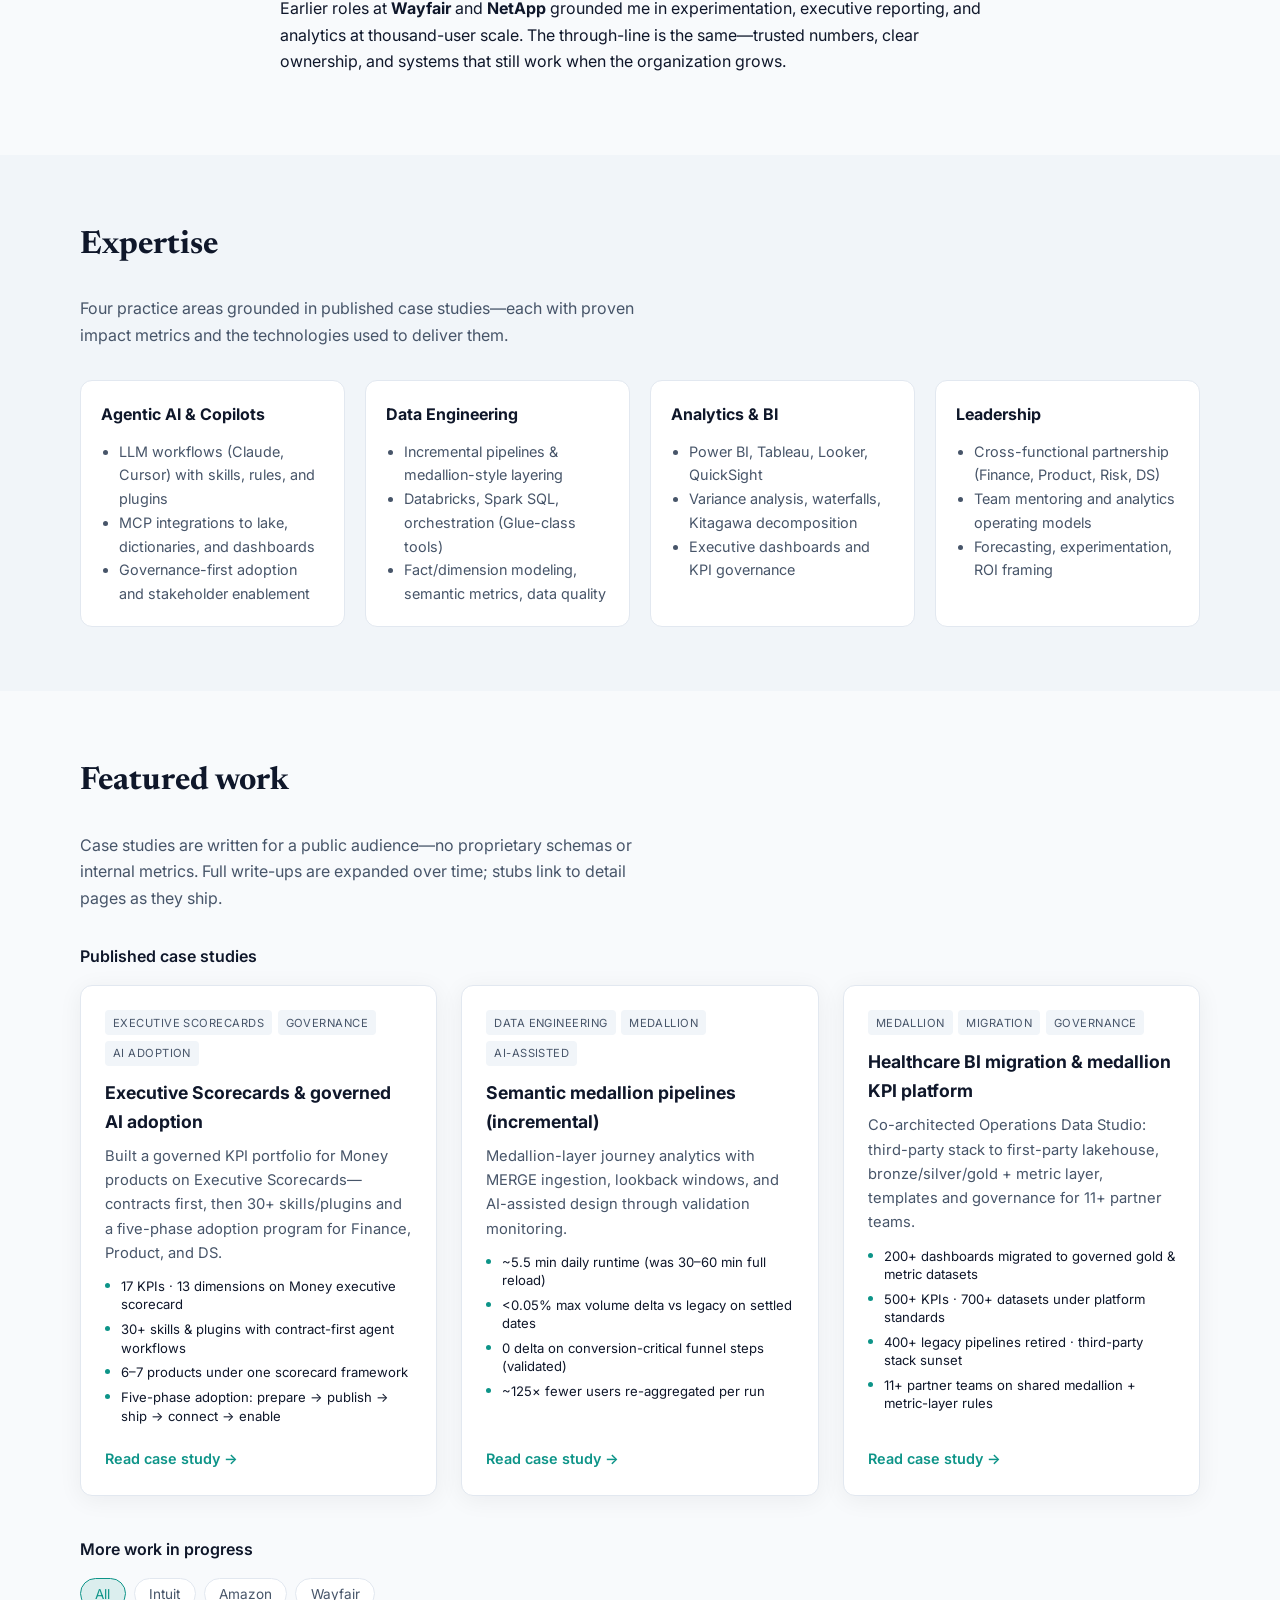
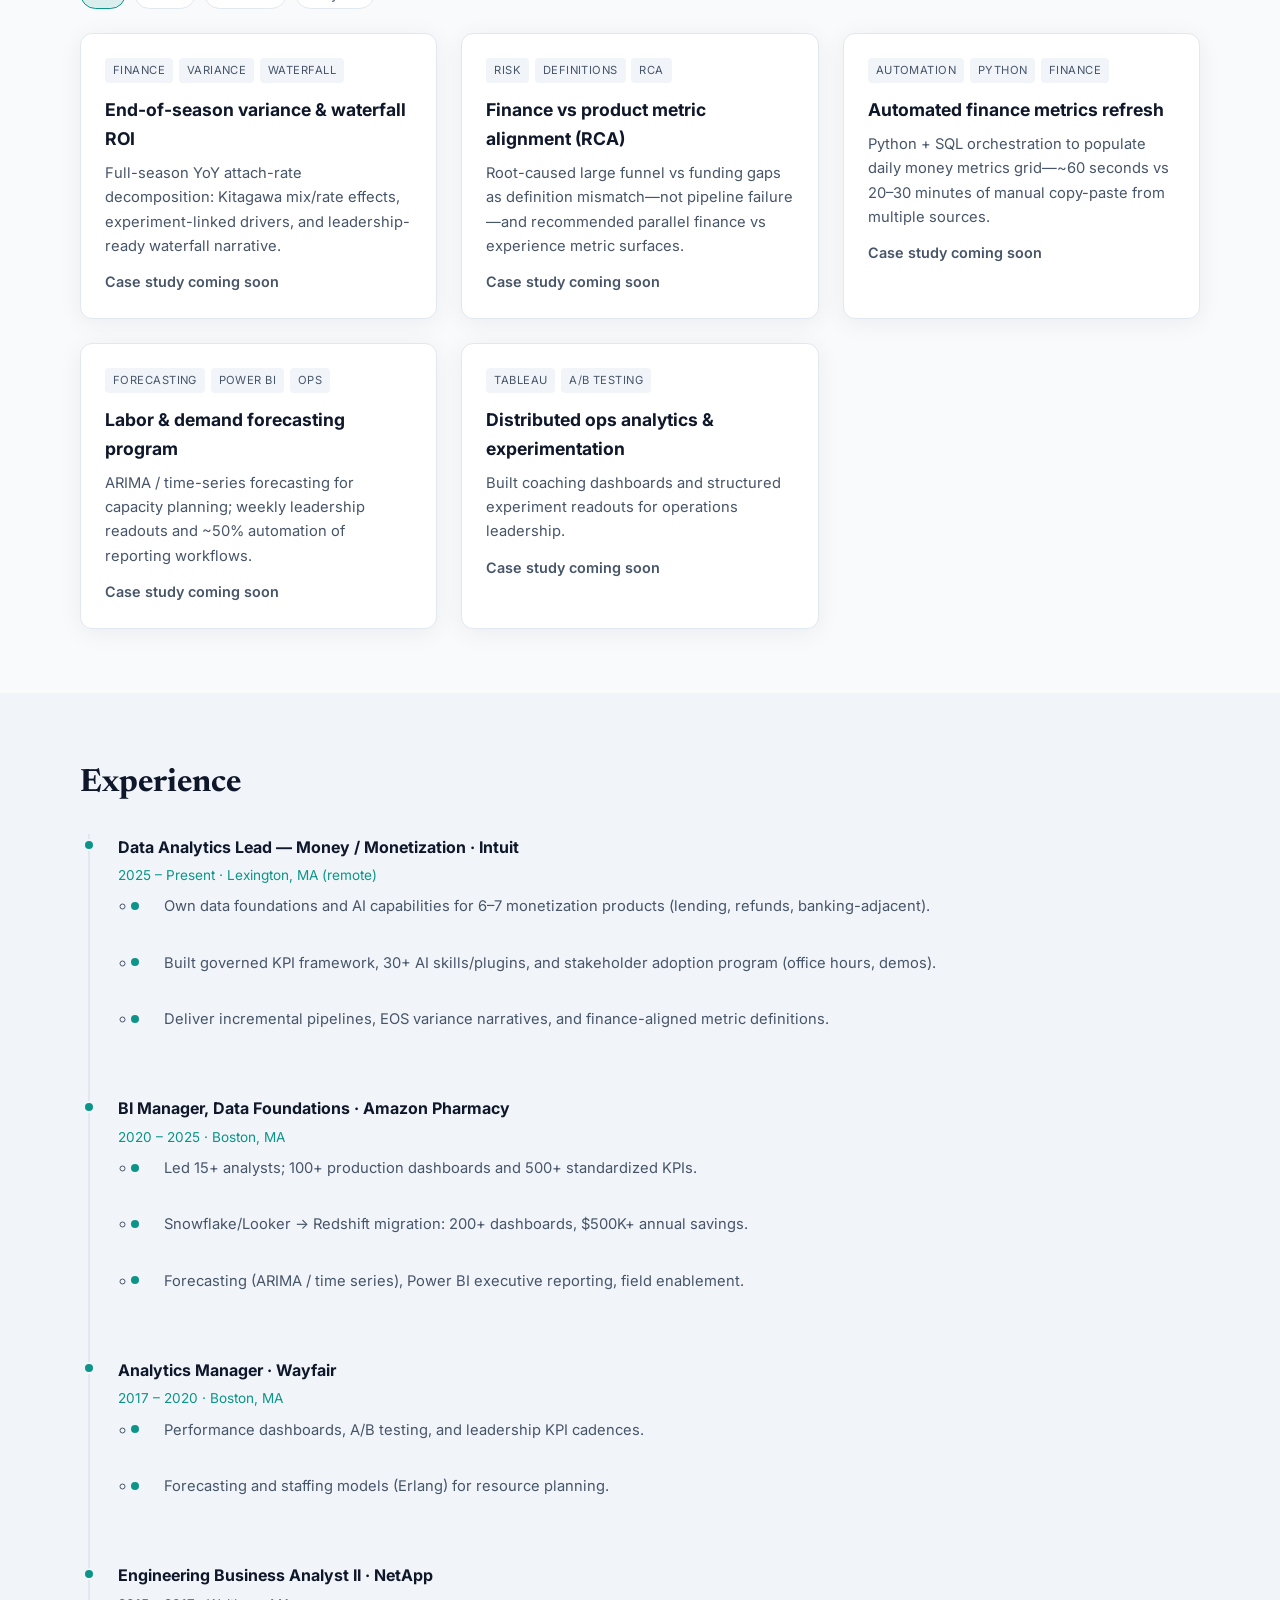
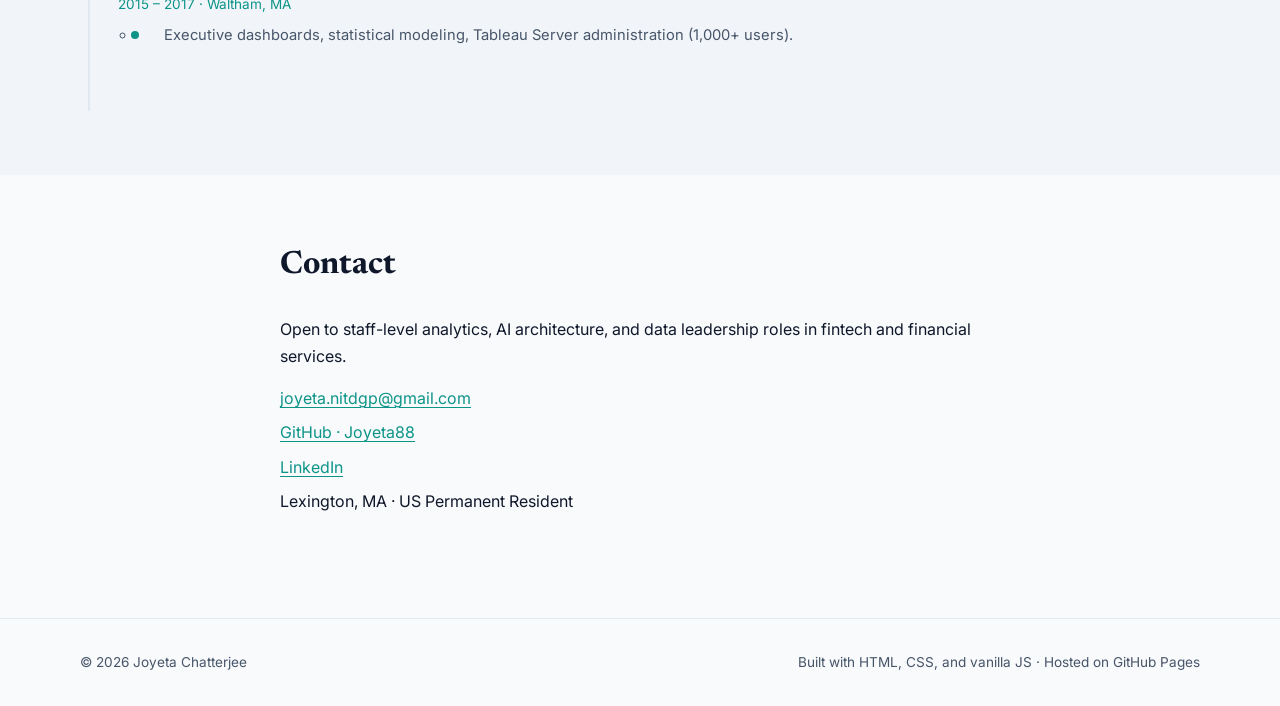
==== commit 67c2067f: "Update hero headline" ====
--- a/index.html
+++ b/index.html
@@ -3,9 +3,9 @@
 <head>
   <meta charset="UTF-8" />
   <meta name="viewport" content="width=device-width, initial-scale=1.0" />
-  <meta name="description" content="Joyeta Chatterjee — Staff-level AI & Data Engineering leader. Governed analytics, agentic workflows, and enterprise BI across fintech, healthcare, and retail." />
+  <meta name="description" content="Joyeta Chatterjee — Staff-level analytics & data engineering leader. Governed KPIs, medallion pipelines, agentic AI, and enterprise lakehouse migrations across fintech and healthcare." />
   <meta name="author" content="Joyeta Chatterjee" />
-  <title>Joyeta Chatterjee | AI & Data Engineering</title>
+  <title>Joyeta Chatterjee | Staff Analytics & Data Engineering Leader</title>
   <link rel="preconnect" href="https://fonts.googleapis.com" />
   <link rel="preconnect" href="https://fonts.gstatic.com" crossorigin />
   <link href="https://fonts.googleapis.com/css2?family=Inter:wght@400;500;600;700&family=Newsreader:ital,wght@0,500;0,600;1,500&display=swap" rel="stylesheet" />
@@ -37,33 +37,81 @@
     <section class="hero">
       <div class="container hero-grid">
         <div class="hero-copy">
-          <p class="eyebrow">AI & Data Engineering · Analytics Leadership</p>
-          <h1>Trusted data products, governed AI, and narratives leadership can act on.</h1>
+          <p class="eyebrow">AI &amp; data leader · 12+ years · Data foundations · Analytics engineering</p>
+          <h1>Governed data foundations, AI capabilities, and executive reporting at scale.</h1>
           <p class="lead">
-            I build scalable analytics foundations—pipelines, KPI governance, and agentic workflows—so
-            Finance, Product, and Risk teams get <strong>one source of truth</strong>, not another chat thread.
+            For <strong>12+ years</strong> I've led <strong>data foundations</strong>, <strong>analytics engineering</strong>, and
+            <strong>AI capabilities</strong> for Finance, Product, Risk, and Data Science—across fintech, healthcare, and
+            enterprise BI. I focus on <strong>governance first</strong>: metric contracts, Executive Scorecards, validated
+            pipelines, and agent skills wired to the lake—so teams get <strong>one source of truth</strong>, not another chat thread.
           </p>
           <div class="hero-cta">
             <a class="btn btn-primary" href="#projects">View case studies</a>
             <a class="btn btn-secondary" href="resume/Joyeta_Chatterjee_Resume.pdf" target="_blank" rel="noopener">Download resume</a>
           </div>
-          <ul class="hero-stats" aria-label="Career highlights">
-            <li><strong>12+</strong> years analytics & BI</li>
-            <li><strong>30+</strong> AI skills / plugins shipped</li>
-            <li><strong>200+</strong> dashboards migrated (Amazon)</li>
+          <ul class="hero-stats" aria-label="Impact from published case studies">
+            <li><strong>30+</strong> governed AI skills &amp; plugins</li>
+            <li><strong>~6–10×</strong> faster incremental daily runs</li>
+            <li><strong>200+</strong> dashboards on governed datasets</li>
+            <li><strong>11+</strong> teams on shared medallion standards</li>
           </ul>
         </div>
-        <div class="hero-card" aria-hidden="true">
-          <div class="stack-diagram">
-            <div class="stack-layer">Stakeholders · Finance · Product · Risk</div>
-            <div class="stack-arrow">↓</div>
-            <div class="stack-layer accent">Governed KPIs · Plugins · Copilots</div>
-            <div class="stack-arrow">↓</div>
-            <div class="stack-layer">Business tables · Incremental pipelines</div>
-            <div class="stack-arrow">↓</div>
-            <div class="stack-layer">Lake · Orchestration · Semantic layer</div>
-          </div>
-        </div>
+        <aside class="hero-card hero-impact-panel" aria-label="Impact stack from published case studies">
+          <p class="hero-panel-eyebrow">Published outcomes · three case studies</p>
+
+          <div class="impact-layer impact-layer--lead">
+            <span class="impact-layer__badge">Leadership</span>
+            <p class="impact-layer__title">Stakeholder &amp; org scale</p>
+            <p class="impact-layer__detail">Finance · Product · Risk · Data Science · partner BI teams</p>
+            <ul class="impact-layer__metrics">
+              <li><strong>15+</strong> analysts led (enterprise BI)</li>
+              <li><strong>6–7</strong> monetization products (fintech)</li>
+            </ul>
+          </div>
+
+          <div class="impact-layer impact-layer--accent">
+            <span class="impact-layer__badge">Scorecards &amp; AI</span>
+            <p class="impact-layer__title">Governed KPIs &amp; agentic adoption</p>
+            <ul class="impact-layer__metrics">
+              <li><strong>17</strong> KPIs · <strong>13</strong> dimensions</li>
+              <li><strong>30+</strong> skills/plugins · 5-phase enablement</li>
+            </ul>
+            <div class="impact-tech">
+              <span>Contracts</span><span>MCP</span><span>Cursor</span>
+            </div>
+          </div>
+
+          <div class="impact-layer">
+            <span class="impact-layer__badge">Pipelines</span>
+            <p class="impact-layer__title">Incremental medallion engineering</p>
+            <ul class="impact-layer__metrics">
+              <li><strong>~5.5 min</strong> daily (was 30–60 min)</li>
+              <li><strong>&lt;0.05%</strong> max delta · <strong>0</strong> funnel step drift</li>
+            </ul>
+            <div class="impact-tech">
+              <span>Databricks</span><span>Spark</span><span>MERGE</span>
+            </div>
+          </div>
+
+          <div class="impact-layer">
+            <span class="impact-layer__badge">Migration</span>
+            <p class="impact-layer__title">Enterprise lakehouse platform</p>
+            <ul class="impact-layer__metrics">
+              <li><strong>200+</strong> dashboards · <strong>500+</strong> KPIs</li>
+              <li><strong>400+</strong> pipelines retired · <strong>11+</strong> teams</li>
+            </ul>
+            <div class="impact-tech">
+              <span>S3</span><span>Glue</span><span>Athena</span><span>Redshift</span>
+            </div>
+          </div>
+
+          <div class="impact-layer impact-layer--platform">
+            <p class="impact-layer__title">Shared platform discipline</p>
+            <div class="impact-tech impact-tech--wrap">
+              <span>CI/CD</span><span>Code review</span><span>Metric catalog</span><span>Medallion templates</span>
+            </div>
+          </div>
+        </aside>
       </div>
     </section>
 
@@ -71,23 +119,36 @@
       <div class="container narrow">
         <h2>About</h2>
         <p>
-          I'm a data and AI leader based in the Boston area, currently driving
-          <strong>data foundations and AI capabilities</strong> for consumer fintech monetization products.
-          Before that, I spent five+ years at <strong>Amazon Pharmacy</strong> as a BI manager owning
-          enterprise reporting, warehouse migration, and forecasting—and earlier roles at
-          <strong>Wayfair</strong> and <strong>NetApp</strong>.
+          I'm a <strong>staff-level analytics and data engineering leader</strong> in the Boston area. At
+          <strong>Intuit</strong> I own <strong>data foundations</strong>, <strong>analytics engineering</strong>, and
+          <strong>AI capabilities</strong> for a portfolio of consumer fintech monetization products—standing up Executive
+          Scorecards, metric contracts, incremental medallion pipelines, and dozens of agent skills so Finance, Product,
+          and Data Science share one KPI language. Previously I spent five years at <strong>Amazon Pharmacy</strong> as a BI
+          manager: co-architecting a first-party medallion platform, migrating <strong>200+ dashboards</strong>, harmonizing
+          <strong>500+ KPIs</strong>, and leading <strong>15+ analysts</strong> across <strong>11+ partner teams</strong>.
         </p>
         <p>
-          My sweet spot is the overlap of <strong>technical depth</strong> (SQL, Python, pipelines, modeling)
-          and <strong>operating model</strong> (governance, adoption, executive storytelling). I design systems
-          where LLMs accelerate work—but deterministic logic and governed metrics stay in control.
+          My work follows a repeatable pattern—<strong>govern first, engineer second, enable at scale</strong>. Define what
+          “done” means in contracts and layers; build pipelines that survive validation (incremental MERGE, lookback,
+          dual-phase sign-off); then ship adoption (templates, CI/CD, office hours, plugins). I use AI heavily in design
+          and review, but leadership metrics stay deterministic: the catalog and scorecard win over the chat thread.
+        </p>
+        <p>
+          Earlier roles at <strong>Wayfair</strong> and <strong>NetApp</strong> grounded me in experimentation, executive reporting, and
+          analytics at thousand-user scale. The through-line is the same—trusted numbers, clear ownership, and systems
+          that still work when the organization grows.
         </p>
       </div>
     </section>
 
     <section id="expertise" class="section section-alt">
       <div class="container">
-        <h2>Expertise</h2>
+        <div class="section-head">
+          <h2>Expertise</h2>
+          <p class="section-desc">
+            Four practice areas grounded in published case studies—each with proven impact metrics and the technologies used to deliver them.
+          </p>
+        </div>
         <div class="skills-grid" id="skills-grid"></div>
       </div>
     </section>
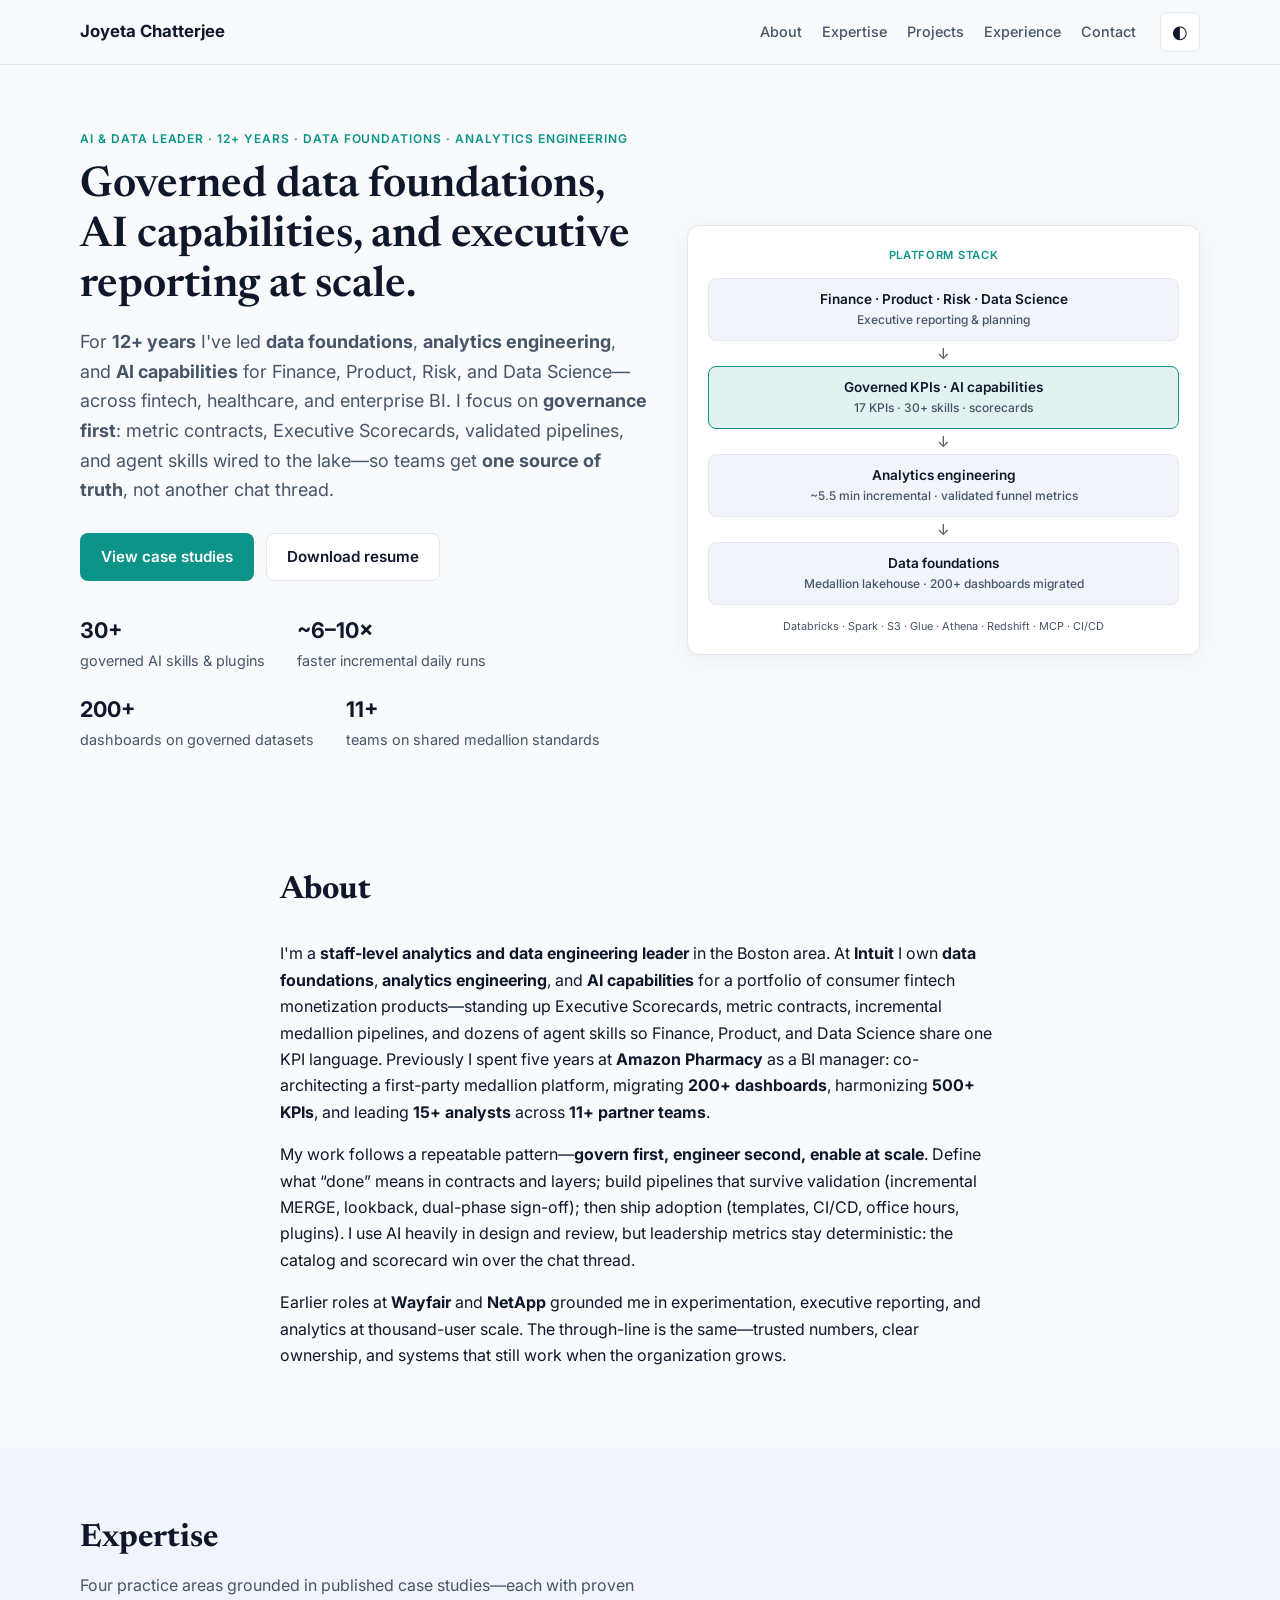
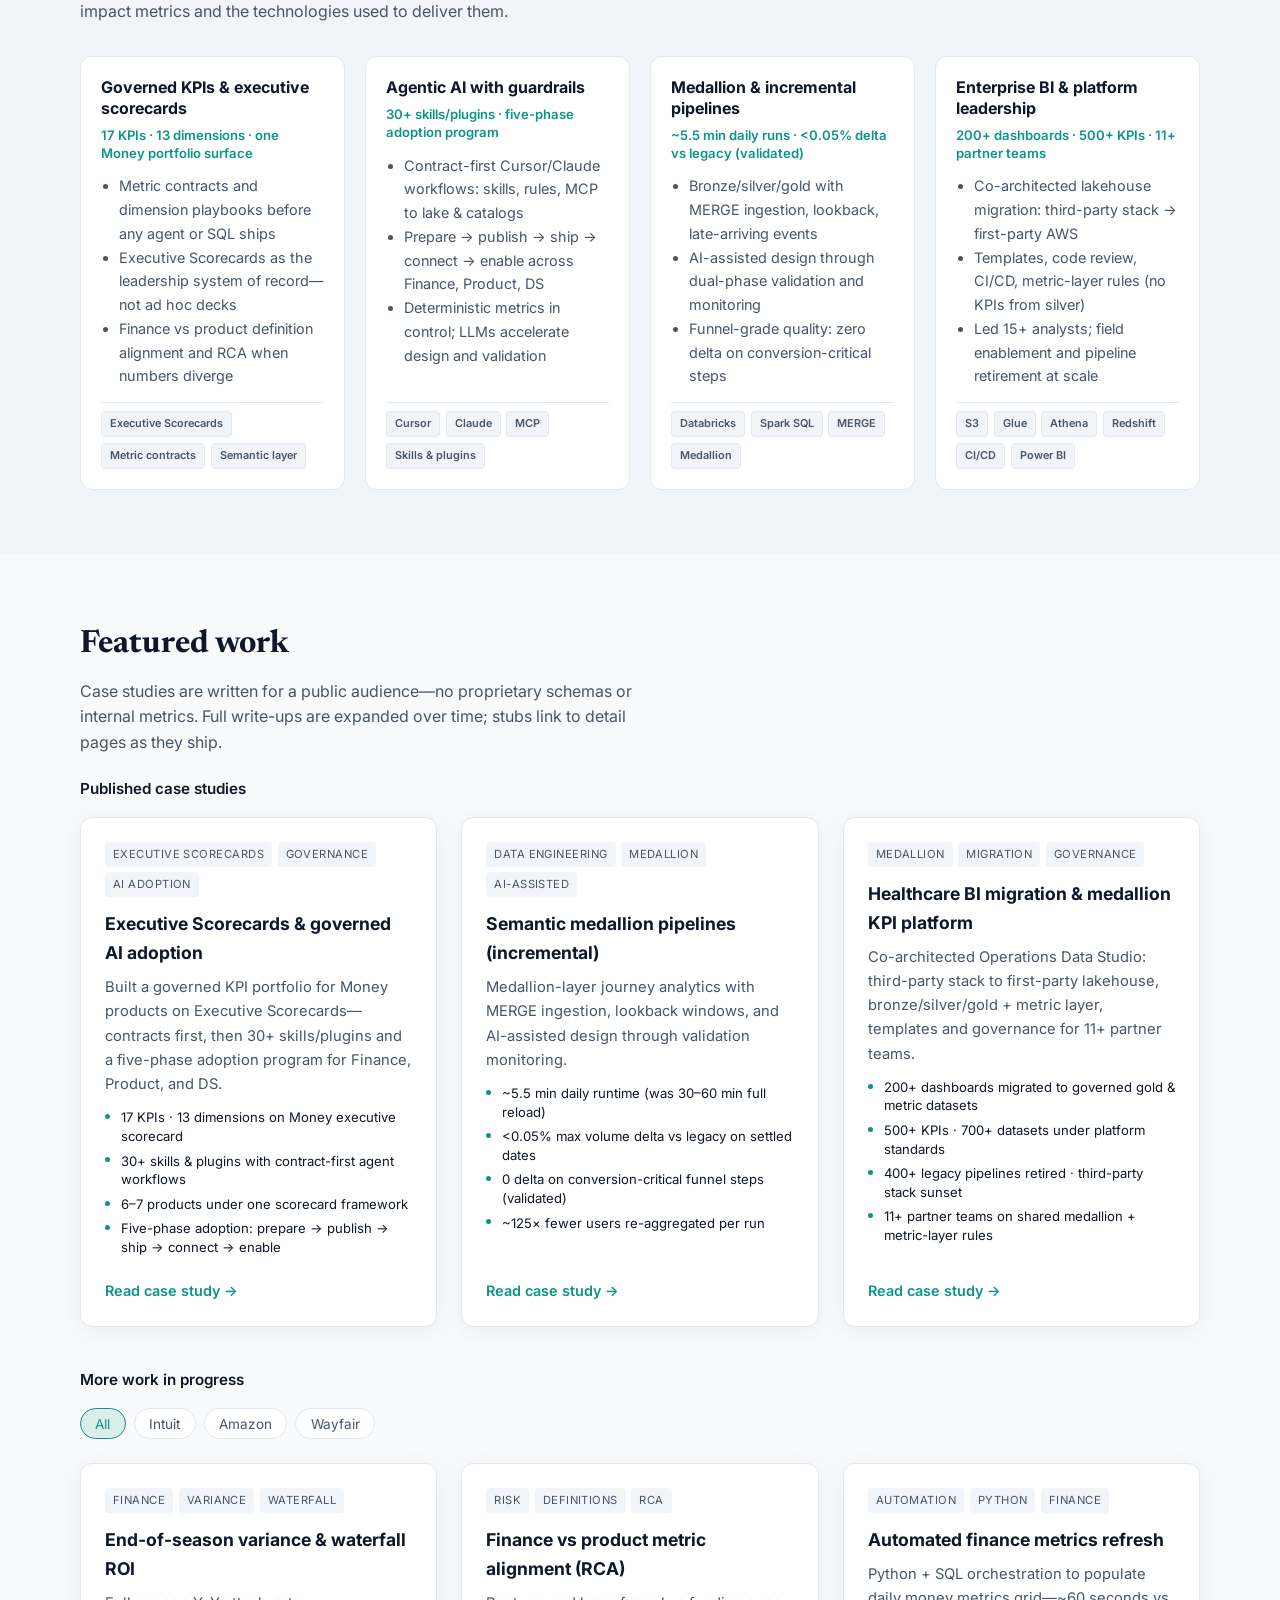
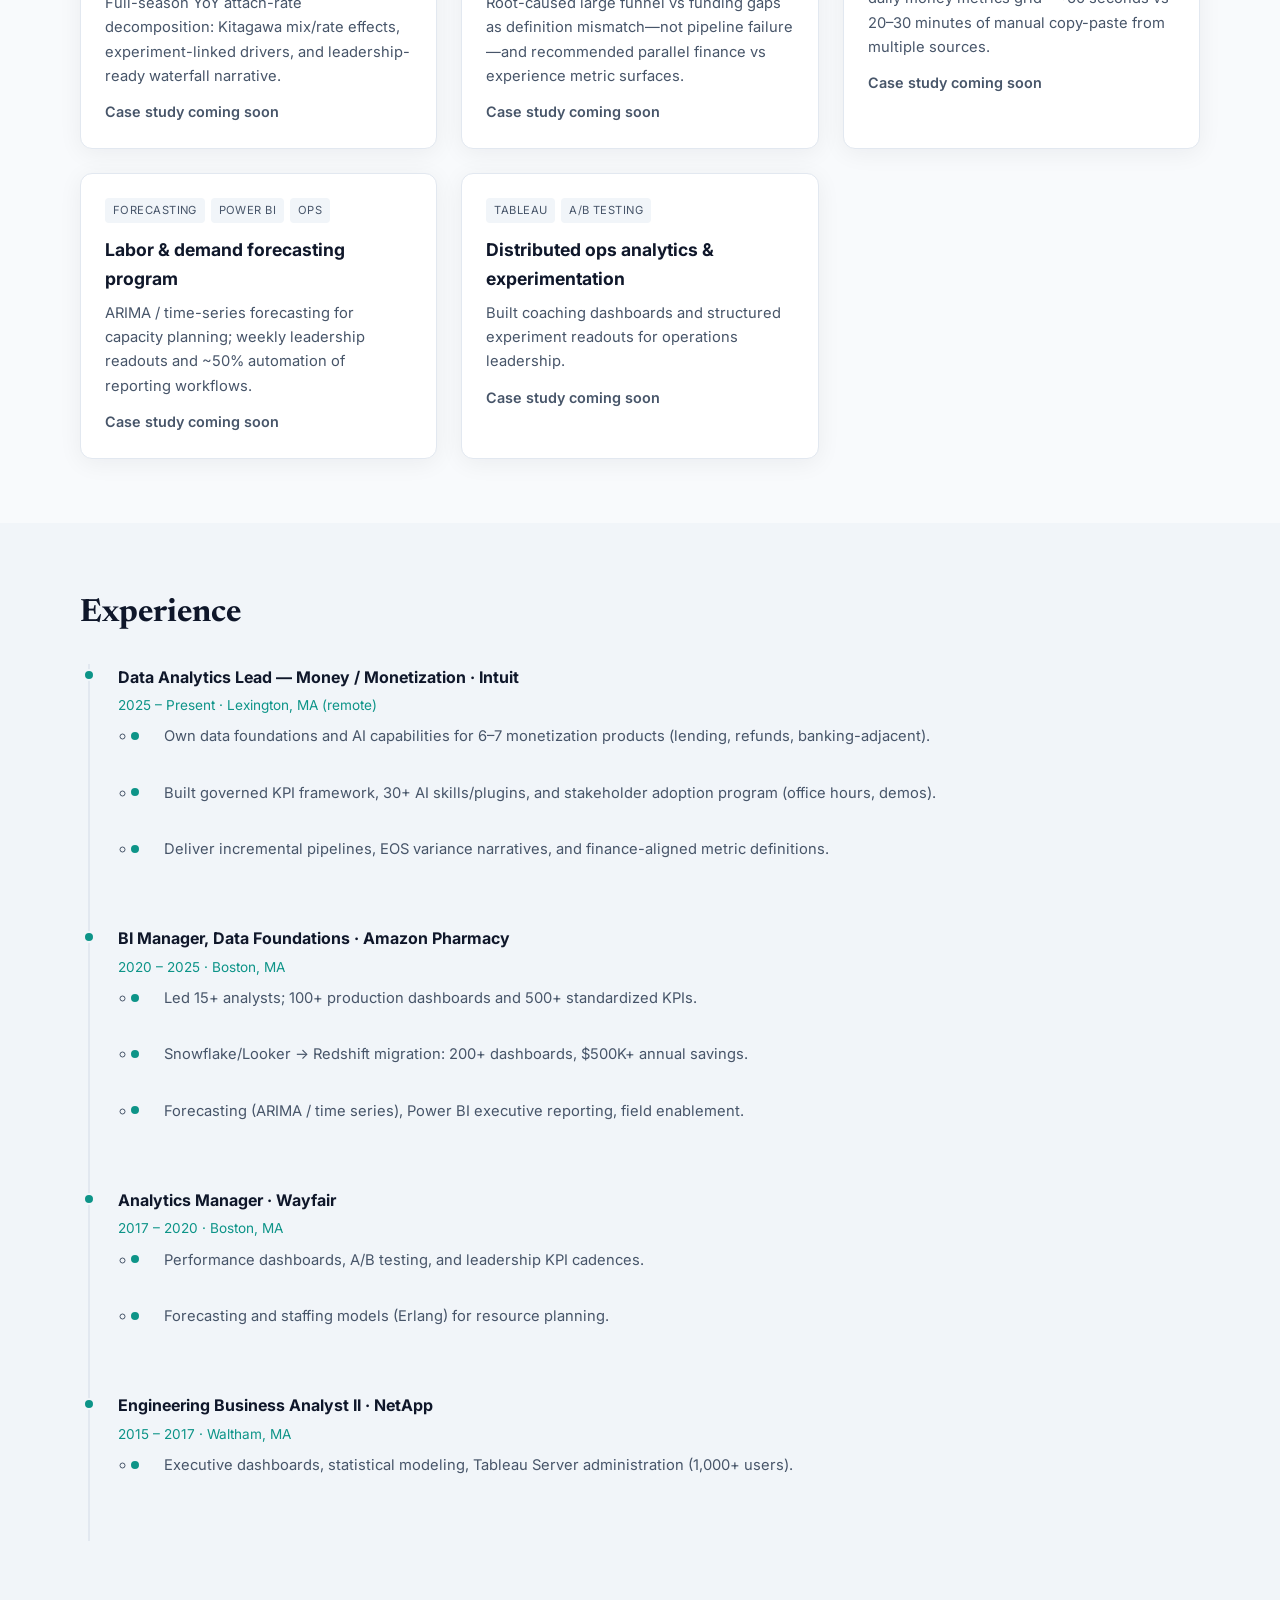
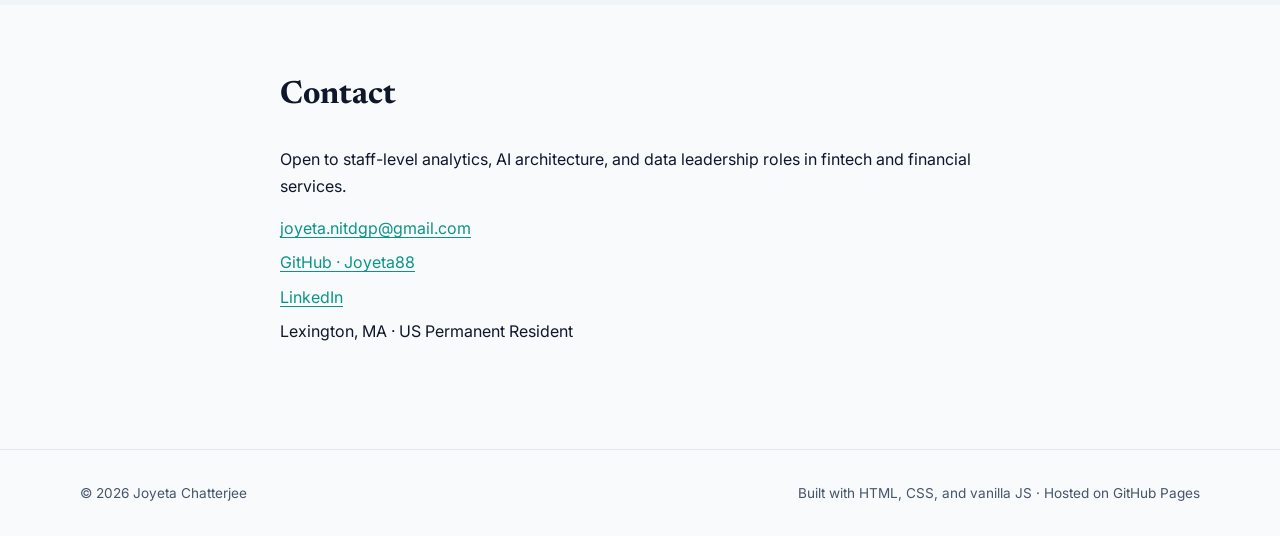
==== commit e1b0e2c2: "Simplify hero layout: restore clean stack diagram and fix headings" ====
--- a/index.html
+++ b/index.html
@@ -9,7 +9,7 @@
   <link rel="preconnect" href="https://fonts.googleapis.com" />
   <link rel="preconnect" href="https://fonts.gstatic.com" crossorigin />
   <link href="https://fonts.googleapis.com/css2?family=Inter:wght@400;500;600;700&family=Newsreader:ital,wght@0,500;0,600;1,500&display=swap" rel="stylesheet" />
-  <link rel="stylesheet" href="css/style.css" />
+  <link rel="stylesheet" href="css/style.css?v=20260522" />
 </head>
 <body>
   <a class="skip-link" href="#main">Skip to content</a>
@@ -56,61 +56,30 @@
             <li><strong>11+</strong> teams on shared medallion standards</li>
           </ul>
         </div>
-        <aside class="hero-card hero-impact-panel" aria-label="Impact stack from published case studies">
-          <p class="hero-panel-eyebrow">Published outcomes · three case studies</p>
-
-          <div class="impact-layer impact-layer--lead">
-            <span class="impact-layer__badge">Leadership</span>
-            <p class="impact-layer__title">Stakeholder &amp; org scale</p>
-            <p class="impact-layer__detail">Finance · Product · Risk · Data Science · partner BI teams</p>
-            <ul class="impact-layer__metrics">
-              <li><strong>15+</strong> analysts led (enterprise BI)</li>
-              <li><strong>6–7</strong> monetization products (fintech)</li>
-            </ul>
-          </div>
-
-          <div class="impact-layer impact-layer--accent">
-            <span class="impact-layer__badge">Scorecards &amp; AI</span>
-            <p class="impact-layer__title">Governed KPIs &amp; agentic adoption</p>
-            <ul class="impact-layer__metrics">
-              <li><strong>17</strong> KPIs · <strong>13</strong> dimensions</li>
-              <li><strong>30+</strong> skills/plugins · 5-phase enablement</li>
-            </ul>
-            <div class="impact-tech">
-              <span>Contracts</span><span>MCP</span><span>Cursor</span>
+        <aside class="hero-card" aria-label="Platform stack from published case studies">
+          <p class="hero-stack-title">Platform stack</p>
+          <div class="hero-stack">
+            <div class="hero-stack__layer">
+              <span class="hero-stack__name">Finance · Product · Risk · Data Science</span>
+              <span class="hero-stack__metric">Executive reporting &amp; planning</span>
+            </div>
+            <div class="hero-stack__arrow" aria-hidden="true">↓</div>
+            <div class="hero-stack__layer hero-stack__layer--accent">
+              <span class="hero-stack__name">Governed KPIs · AI capabilities</span>
+              <span class="hero-stack__metric">17 KPIs · 30+ skills · scorecards</span>
+            </div>
+            <div class="hero-stack__arrow" aria-hidden="true">↓</div>
+            <div class="hero-stack__layer">
+              <span class="hero-stack__name">Analytics engineering</span>
+              <span class="hero-stack__metric">~5.5 min incremental · validated funnel metrics</span>
+            </div>
+            <div class="hero-stack__arrow" aria-hidden="true">↓</div>
+            <div class="hero-stack__layer">
+              <span class="hero-stack__name">Data foundations</span>
+              <span class="hero-stack__metric">Medallion lakehouse · 200+ dashboards migrated</span>
             </div>
           </div>
-
-          <div class="impact-layer">
-            <span class="impact-layer__badge">Pipelines</span>
-            <p class="impact-layer__title">Incremental medallion engineering</p>
-            <ul class="impact-layer__metrics">
-              <li><strong>~5.5 min</strong> daily (was 30–60 min)</li>
-              <li><strong>&lt;0.05%</strong> max delta · <strong>0</strong> funnel step drift</li>
-            </ul>
-            <div class="impact-tech">
-              <span>Databricks</span><span>Spark</span><span>MERGE</span>
-            </div>
-          </div>
-
-          <div class="impact-layer">
-            <span class="impact-layer__badge">Migration</span>
-            <p class="impact-layer__title">Enterprise lakehouse platform</p>
-            <ul class="impact-layer__metrics">
-              <li><strong>200+</strong> dashboards · <strong>500+</strong> KPIs</li>
-              <li><strong>400+</strong> pipelines retired · <strong>11+</strong> teams</li>
-            </ul>
-            <div class="impact-tech">
-              <span>S3</span><span>Glue</span><span>Athena</span><span>Redshift</span>
-            </div>
-          </div>
-
-          <div class="impact-layer impact-layer--platform">
-            <p class="impact-layer__title">Shared platform discipline</p>
-            <div class="impact-tech impact-tech--wrap">
-              <span>CI/CD</span><span>Code review</span><span>Metric catalog</span><span>Medallion templates</span>
-            </div>
-          </div>
+          <p class="hero-stack-foot">Databricks · Spark · S3 · Glue · Athena · Redshift · MCP · CI/CD</p>
         </aside>
       </div>
     </section>
@@ -198,7 +167,7 @@
     </div>
   </footer>
 
-  <script src="js/projects.js"></script>
-  <script src="js/main.js"></script>
+  <script src="js/projects.js?v=20260522"></script>
+  <script src="js/main.js?v=20260522"></script>
 </body>
 </html>
--- a/css/style.css
+++ b/css/style.css
@@ -164,8 +164,8 @@
 
 .hero-grid {
   display: grid;
-  grid-template-columns: 1.1fr 0.9fr;
-  gap: 3rem;
+  grid-template-columns: 1.05fr 0.95fr;
+  gap: 2.5rem;
   align-items: center;
 }
 
@@ -180,10 +180,11 @@
 
 .hero h1 {
   font-family: var(--font-serif);
-  font-size: clamp(2rem, 4vw, 2.75rem);
-  line-height: 1.15;
+  font-size: clamp(1.85rem, 3.8vw, 2.65rem);
+  line-height: 1.18;
   font-weight: 600;
   margin: 0 0 1rem;
+  max-width: 18em;
 }
 
 .lead {
@@ -231,7 +232,7 @@
   margin: 0;
   display: flex;
   flex-wrap: wrap;
-  gap: 1.5rem;
+  gap: 1.25rem 2rem;
 }
 
 .hero-stats li {
@@ -250,31 +251,73 @@
   background: var(--surface);
   border: 1px solid var(--border);
   border-radius: var(--radius);
-  padding: 1.5rem;
+  padding: 1.25rem;
   box-shadow: var(--shadow);
 }
 
-.stack-diagram {
+/* Hero stack diagram */
+.hero-stack-title {
+  margin: 0 0 0.85rem;
+  font-size: 0.7rem;
+  font-weight: 600;
+  text-transform: uppercase;
+  letter-spacing: 0.06em;
+  color: var(--accent);
+  text-align: center;
+}
+
+.hero-stack {
+  display: flex;
+  flex-direction: column;
+  align-items: stretch;
+  gap: 0;
   font-size: 0.85rem;
+}
+
+.hero-stack__layer {
+  display: flex;
+  flex-direction: column;
+  gap: 0.2rem;
+  padding: 0.75rem 1rem;
   text-align: center;
-}
-
-.stack-layer {
-  padding: 0.75rem 1rem;
   background: var(--bg-alt);
+  border: 1px solid var(--border);
   border-radius: 8px;
-  border: 1px solid var(--border);
-}
-
-.stack-layer.accent {
+}
+
+.hero-stack__layer--accent {
   background: var(--accent-soft);
   border-color: var(--accent);
   font-weight: 600;
 }
 
-.stack-arrow {
-  color: var(--text-muted);
-  padding: 0.35rem 0;
+.hero-stack__name {
+  color: var(--text);
+  font-weight: 600;
+  line-height: 1.3;
+}
+
+.hero-stack__metric {
+  font-size: 0.75rem;
+  font-weight: 500;
+  color: var(--text-muted);
+  line-height: 1.35;
+}
+
+.hero-stack__arrow {
+  text-align: center;
+  color: var(--text-muted);
+  padding: 0.3rem 0;
+  font-size: 0.95rem;
+  line-height: 1;
+}
+
+.hero-stack-foot {
+  margin: 0.85rem 0 0;
+  font-size: 0.68rem;
+  line-height: 1.45;
+  text-align: center;
+  color: var(--text-muted);
 }
 
 /* Sections */
@@ -286,7 +329,8 @@
   background: var(--bg-alt);
 }
 
-.section h2 {
+.section > .container > h2,
+.section > .container.narrow > h2 {
   font-family: var(--font-serif);
   font-size: 2rem;
   margin: 0 0 1.5rem;
@@ -296,10 +340,18 @@
   margin-bottom: 2rem;
 }
 
+.section-head h2 {
+  font-family: var(--font-serif);
+  font-size: 2rem;
+  margin: 0 0 0.5rem;
+}
+
 .section-desc {
   color: var(--text-muted);
   max-width: 56ch;
-  margin: 0.5rem 0 0;
+  margin: 0;
+  font-size: 1rem;
+  line-height: 1.6;
 }
 
 /* Skills */
@@ -314,30 +366,66 @@
   border: 1px solid var(--border);
   border-radius: var(--radius);
   padding: 1.25rem;
+  display: flex;
+  flex-direction: column;
 }
 
 .skill-card h3 {
+  margin: 0 0 0.5rem;
+  font-size: 1rem;
+  line-height: 1.3;
+}
+
+.skill-impact {
   margin: 0 0 0.75rem;
-  font-size: 1rem;
+  font-size: 0.82rem;
+  font-weight: 600;
+  color: var(--accent);
+  line-height: 1.35;
 }
 
 .skill-card ul {
-  margin: 0;
+  margin: 0 0 0.85rem;
   padding-left: 1.1rem;
   color: var(--text-muted);
   font-size: 0.9rem;
+  flex: 1;
+}
+
+.skill-tech {
+  display: flex;
+  flex-wrap: wrap;
+  gap: 0.35rem;
+  margin-top: auto;
+  padding-top: 0.5rem;
+  border-top: 1px solid var(--border);
+}
+
+.skill-tech-chip {
+  font-size: 0.68rem;
+  font-weight: 600;
+  padding: 0.2rem 0.5rem;
+  border-radius: 4px;
+  background: var(--bg-alt);
+  color: var(--text-muted);
+  border: 1px solid var(--border);
 }
 
 /* Projects */
 .projects-subhead {
-  font-size: 1rem;
+  font-size: 0.95rem;
   font-weight: 600;
   margin: 0 0 1rem;
   color: var(--text);
+  font-family: var(--font-sans);
 }
 
 .projects-subhead--filter {
   margin-top: 2.5rem;
+}
+
+#projects .section-head {
+  margin-bottom: 1.25rem;
 }
 
 #featured-projects-grid {
@@ -538,8 +626,8 @@
     grid-template-columns: 1fr;
   }
 
-  .hero-card {
-    order: -1;
+  .hero h1 {
+    max-width: none;
   }
 
   .nav {
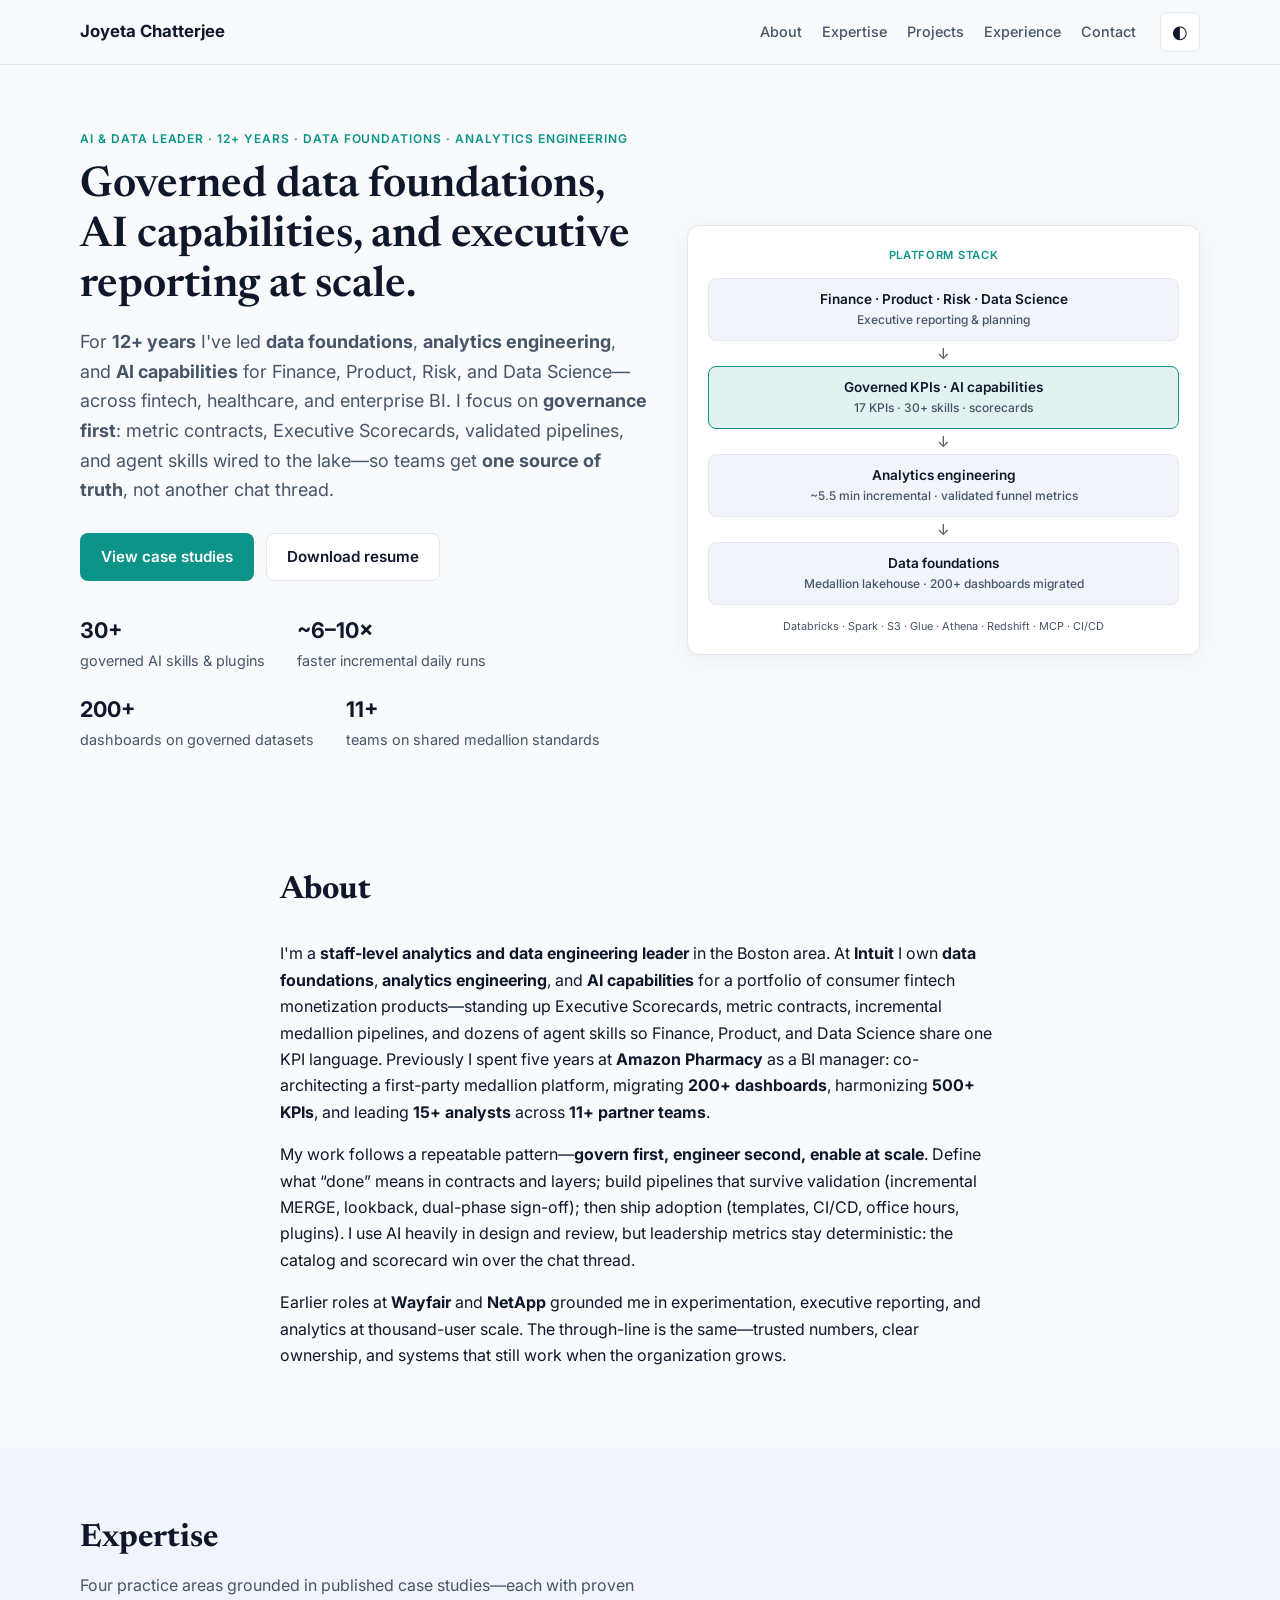
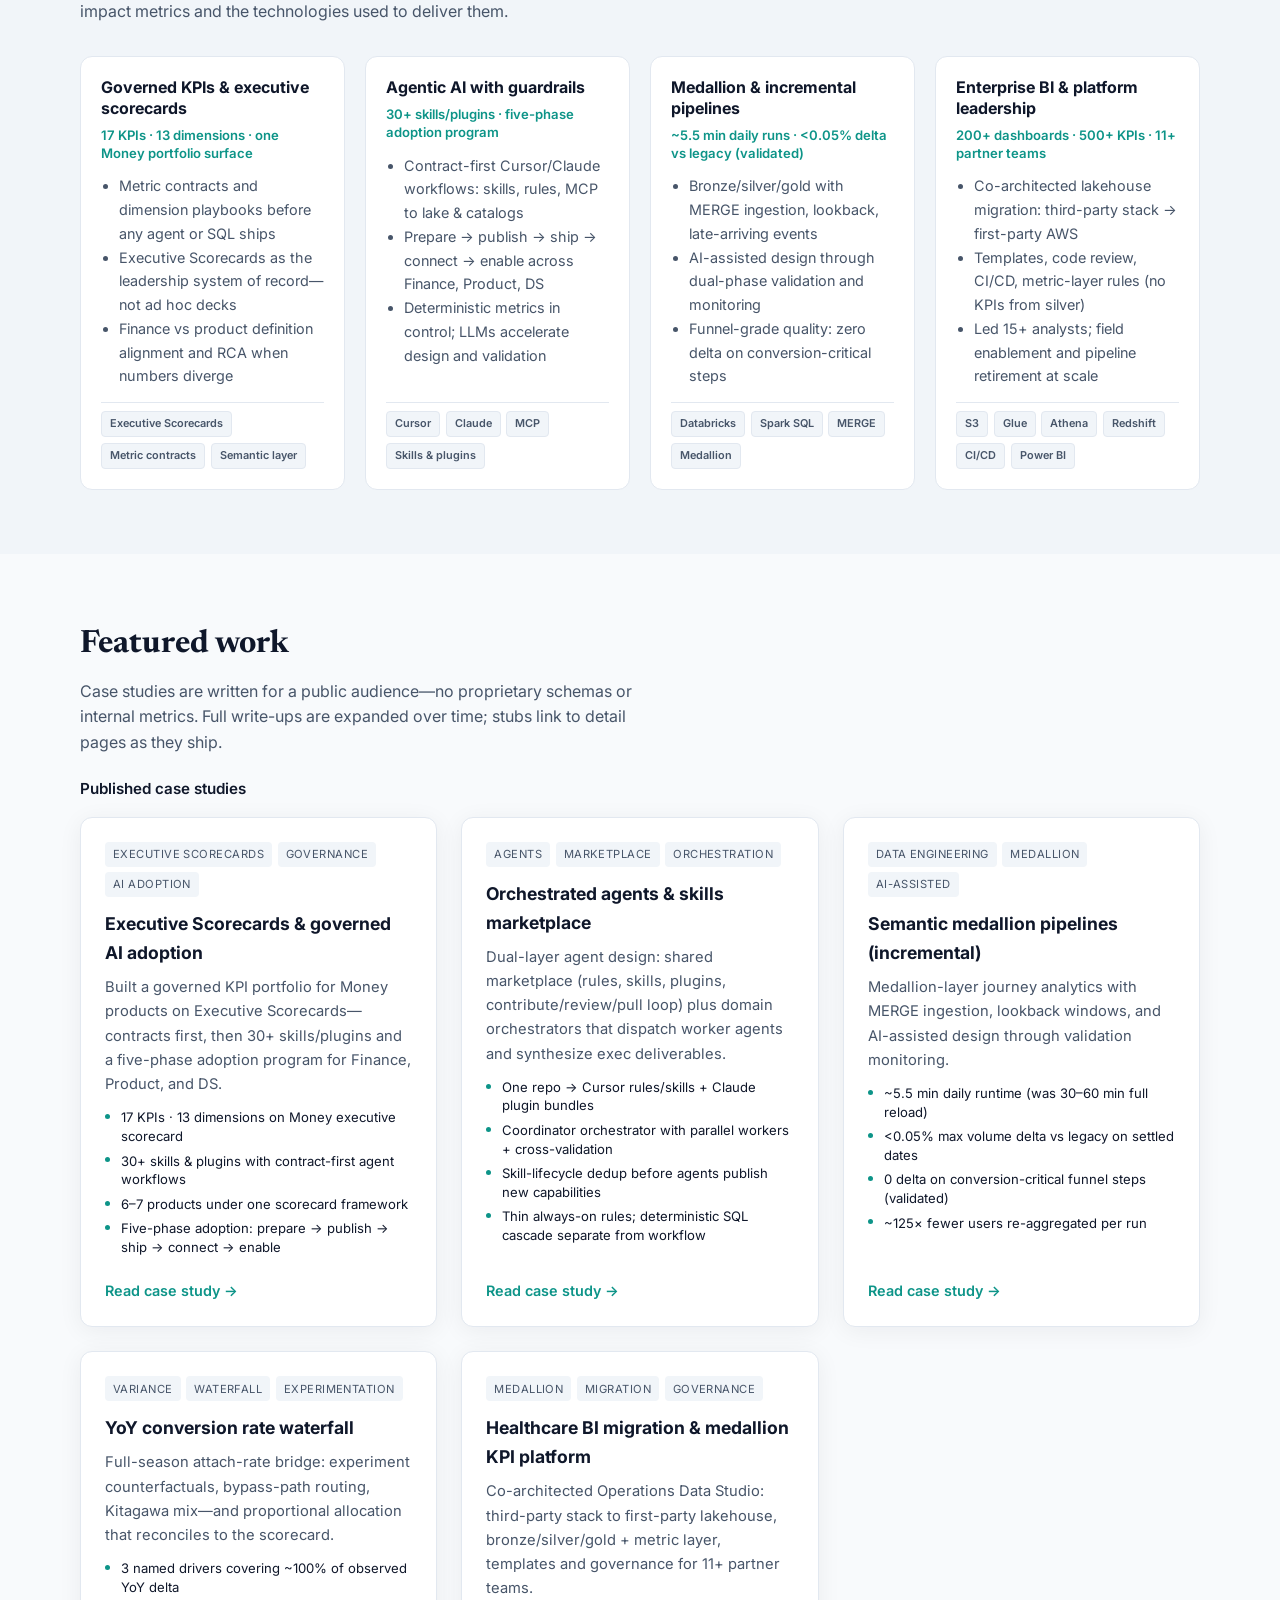
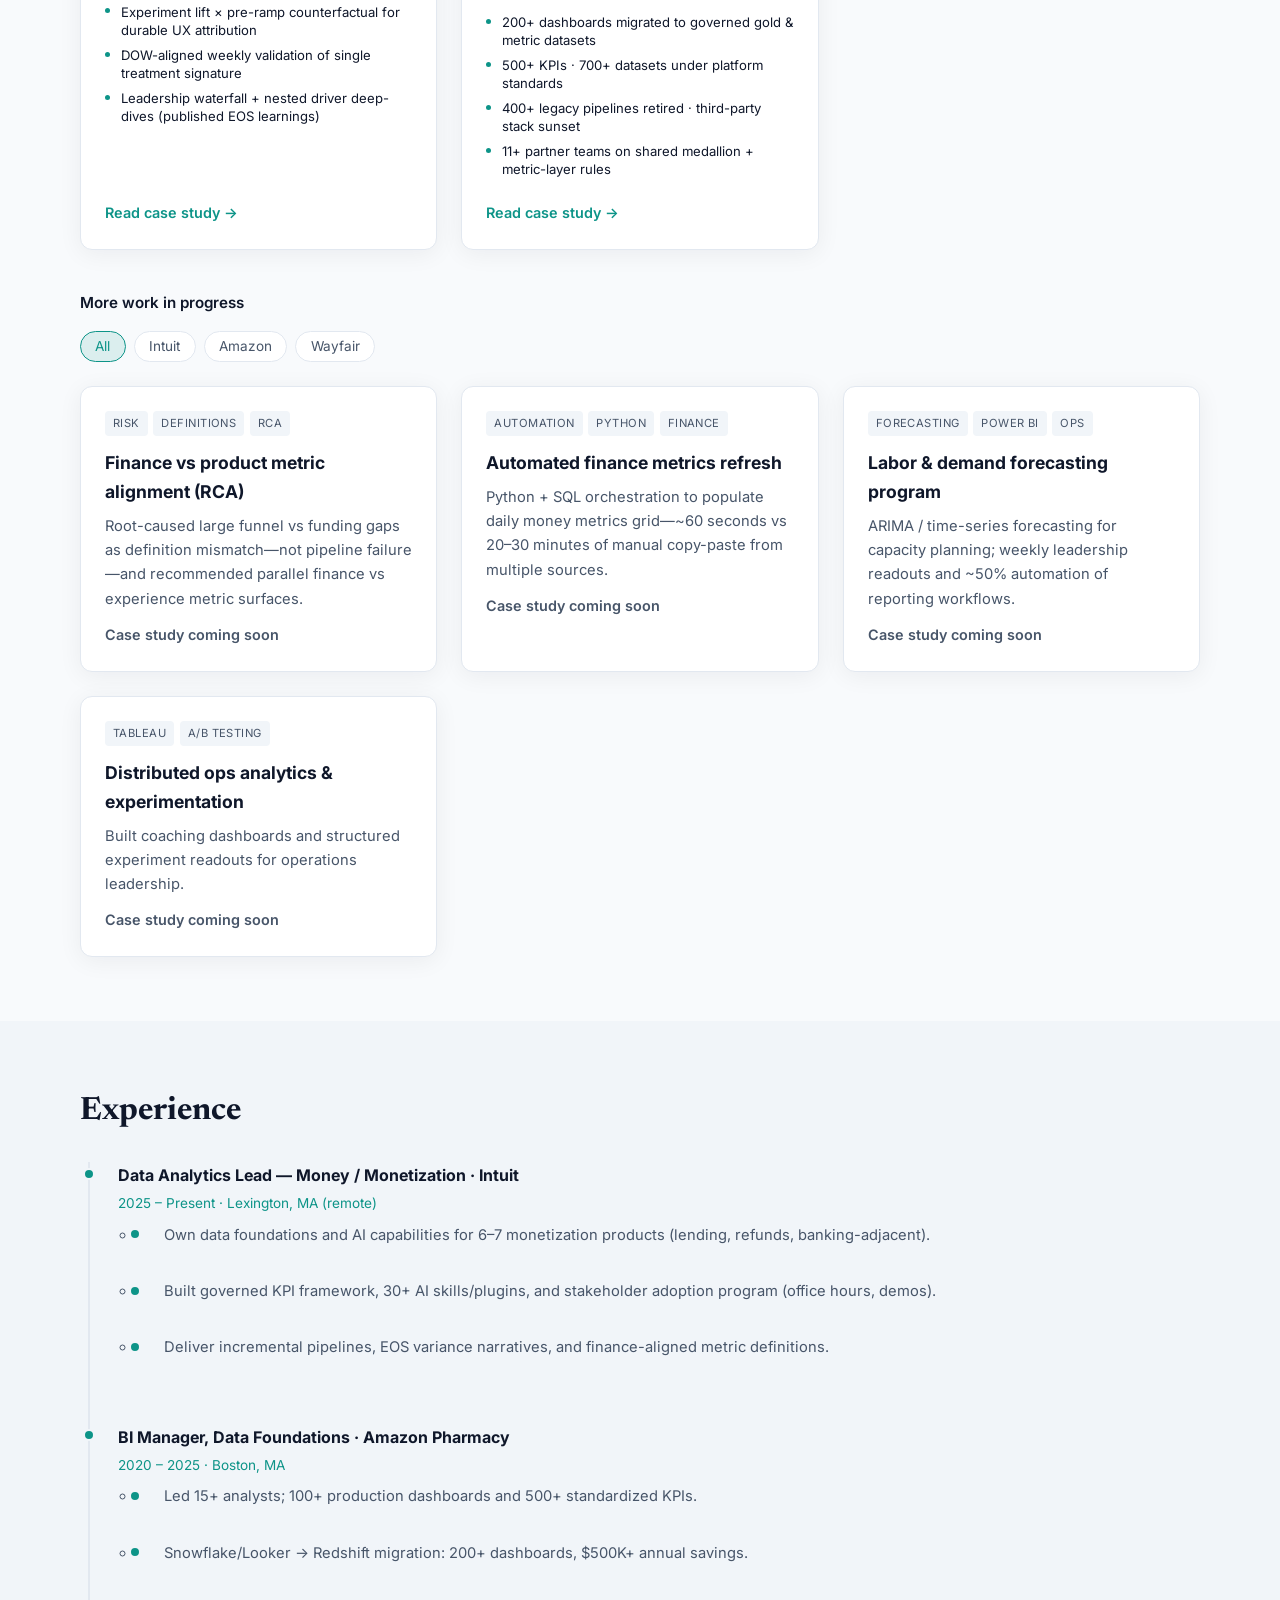
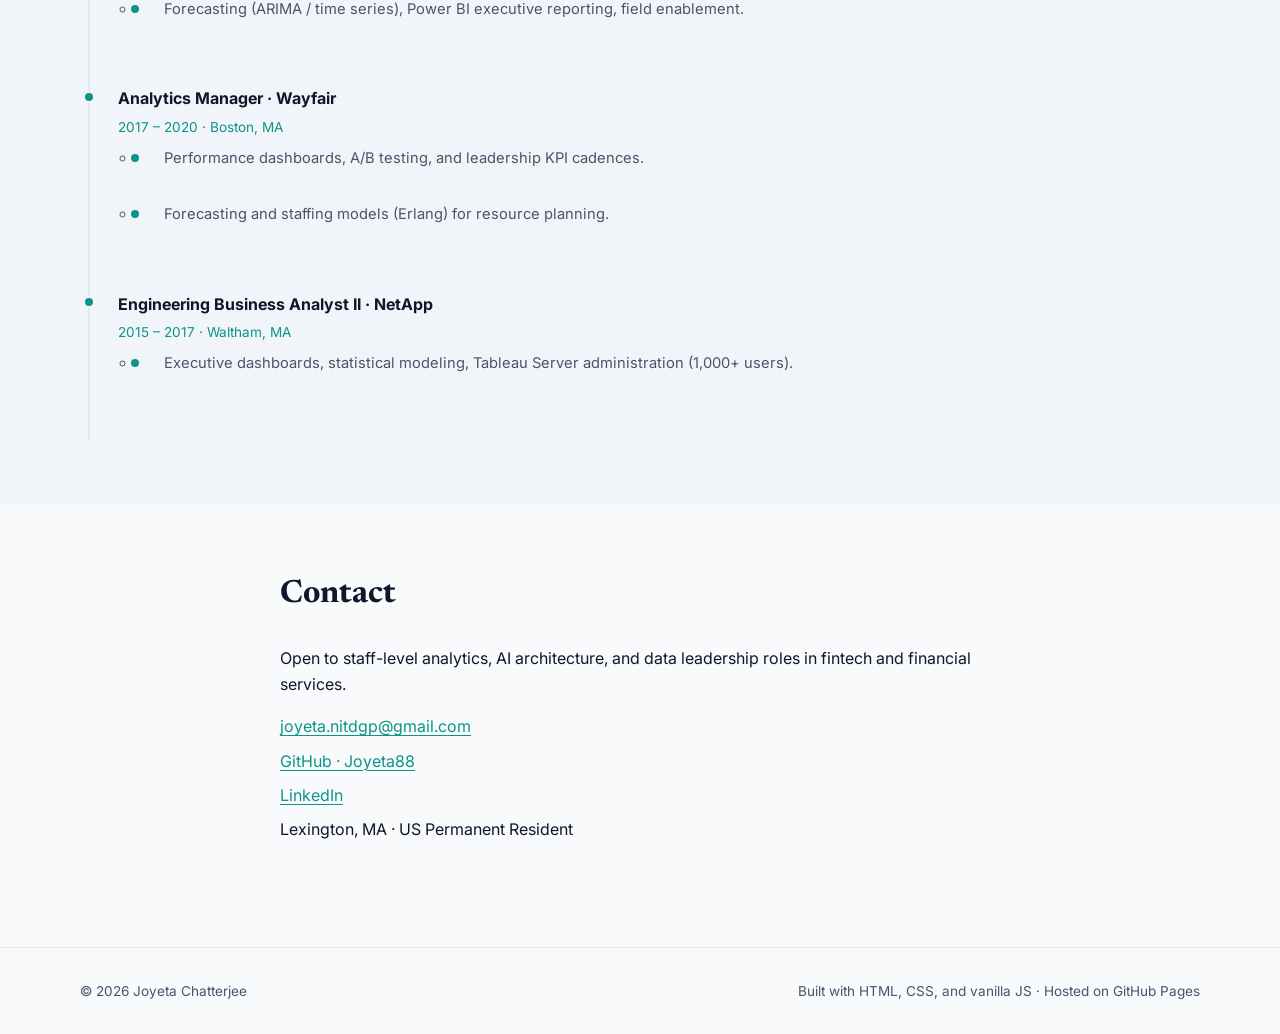
==== commit 70074f5c: "Show all five published case studies; bust JS cache on home page." ====
--- a/index.html
+++ b/index.html
@@ -167,7 +167,7 @@
     </div>
   </footer>
 
-  <script src="js/projects.js?v=20260522"></script>
-  <script src="js/main.js?v=20260522"></script>
+  <script src="js/projects.js?v=20260710"></script>
+  <script src="js/main.js?v=20260710"></script>
 </body>
 </html>
